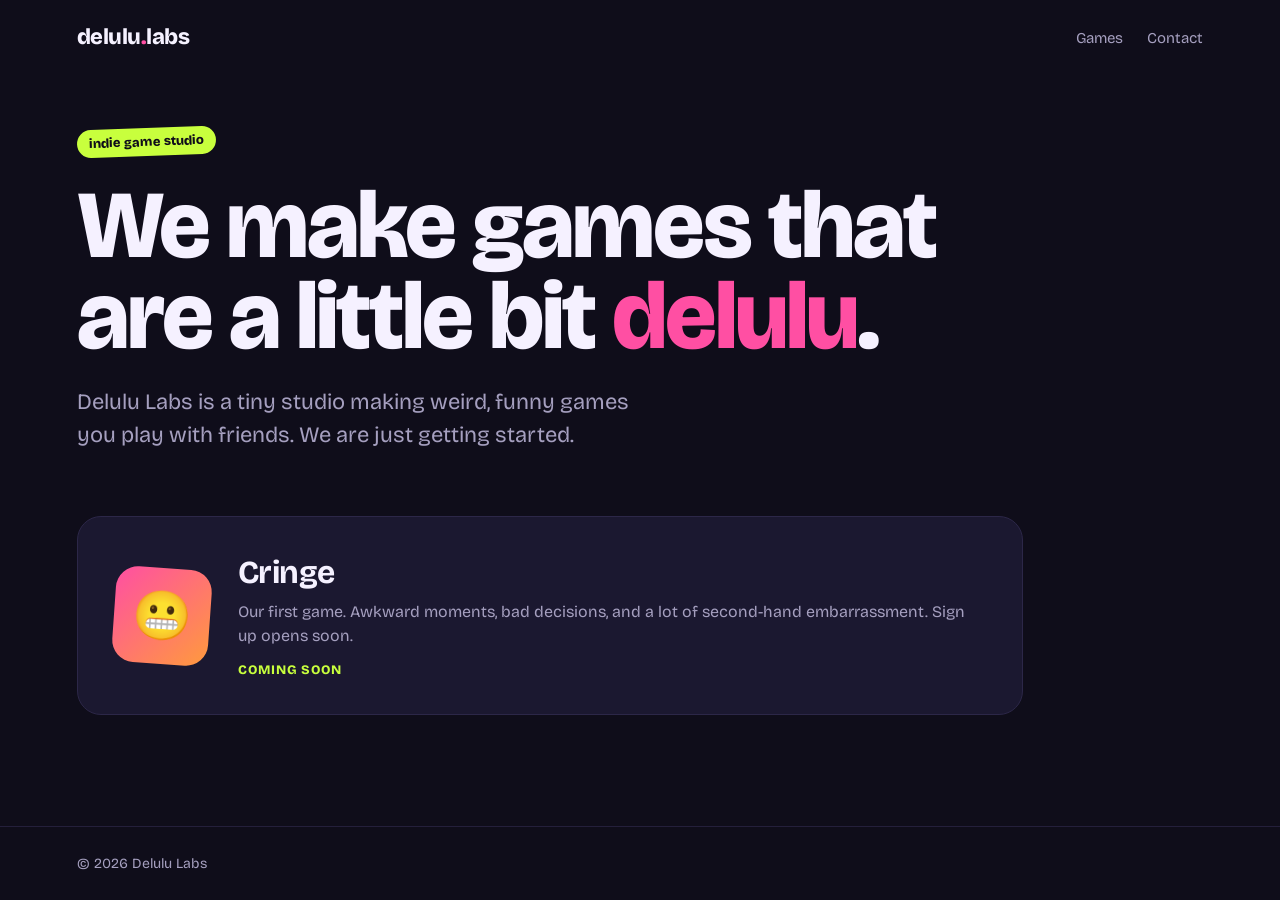
==== index.html @ d7ebee7a "Create index.html" ====
<!DOCTYPE html>
<html lang="en">
<head>
<meta charset="UTF-8">
<meta name="viewport" content="width=device-width, initial-scale=1.0">
<title>Delulu Labs | Indie game studio</title>
<meta name="description" content="Delulu Labs is a small indie game studio. Our first game, Cringe, is on the way.">
<link rel="preconnect" href="https://fonts.googleapis.com">
<link rel="preconnect" href="https://fonts.gstatic.com" crossorigin>
<link href="https://fonts.googleapis.com/css2?family=Bricolage+Grotesque:opsz,wght@12..96,400;12..96,800&display=swap" rel="stylesheet">
<style>
:root{--bg:#0f0d1a;--ink:#f5f1ff;--muted:#a59fbf;--pink:#ff4fa3;--lime:#c8ff3d;--card:#1b1830}
*{box-sizing:border-box;margin:0;padding:0}
body{font-family:"Bricolage Grotesque",system-ui,sans-serif;background:var(--bg);color:var(--ink);min-height:100vh;display:flex;flex-direction:column}
a{color:inherit}
header{display:flex;justify-content:space-between;align-items:center;padding:24px 6vw}
.logo{font-weight:800;font-size:22px;letter-spacing:-0.5px}
.logo span{color:var(--pink)}
nav a{color:var(--muted);text-decoration:none;margin-left:24px;font-size:15px}
nav a:hover{color:var(--ink)}
main{flex:1;padding:6vh 6vw 10vh;max-width:1100px}
.tag{display:inline-block;background:var(--lime);color:var(--bg);font-weight:800;font-size:13px;padding:6px 12px;border-radius:999px;transform:rotate(-2deg)}
h1{font-size:clamp(44px,8vw,96px);line-height:0.95;letter-spacing:-2px;font-weight:800;margin:24px 0}
h1 em{font-style:normal;color:var(--pink)}
.lead{font-size:clamp(18px,2.2vw,22px);color:var(--muted);max-width:560px;line-height:1.5}
.game{margin-top:64px;background:var(--card);border-radius:24px;padding:36px;display:grid;grid-template-columns:auto 1fr;gap:28px;align-items:center;border:1px solid #2c2748}
.icon{width:96px;height:96px;border-radius:22px;background:linear-gradient(135deg,var(--pink),#ff9a3d);display:grid;place-items:center;font-size:48px;transform:rotate(4deg)}
.game h2{font-size:32px;letter-spacing:-0.5px}
.game p{color:var(--muted);margin-top:8px;line-height:1.5}
.soon{display:inline-block;margin-top:14px;font-size:13px;font-weight:800;color:var(--lime);letter-spacing:1px;text-transform:uppercase}
footer{padding:28px 6vw;color:var(--muted);font-size:14px;border-top:1px solid #241f3b}
@media(max-width:560px){.game{grid-template-columns:1fr}nav a{margin-left:14px}}
</style>
</head>
<body>
<header>
<div class="logo">delulu<span>.</span>labs</div>
<nav><a href="#games">Games</a><a href="mailto:hello@delululabs.com">Contact</a></nav>
</header>
<main>
<span class="tag">indie game studio</span>
<h1>We make games that are a little bit <em>delulu</em>.</h1>
<p class="lead">Delulu Labs is a tiny studio making weird, funny games you play with friends. We are just getting started.</p>
<section class="game" id="games">
<div class="icon">😬</div>
<div>
<h2>Cringe</h2>
<p>Our first game. Awkward moments, bad decisions, and a lot of second-hand embarrassment. Sign up opens soon.</p>
<span class="soon">Coming soon</span>
</div>
</section>
</main>
<footer>© 2026 Delulu Labs</footer>
</body>
</html>
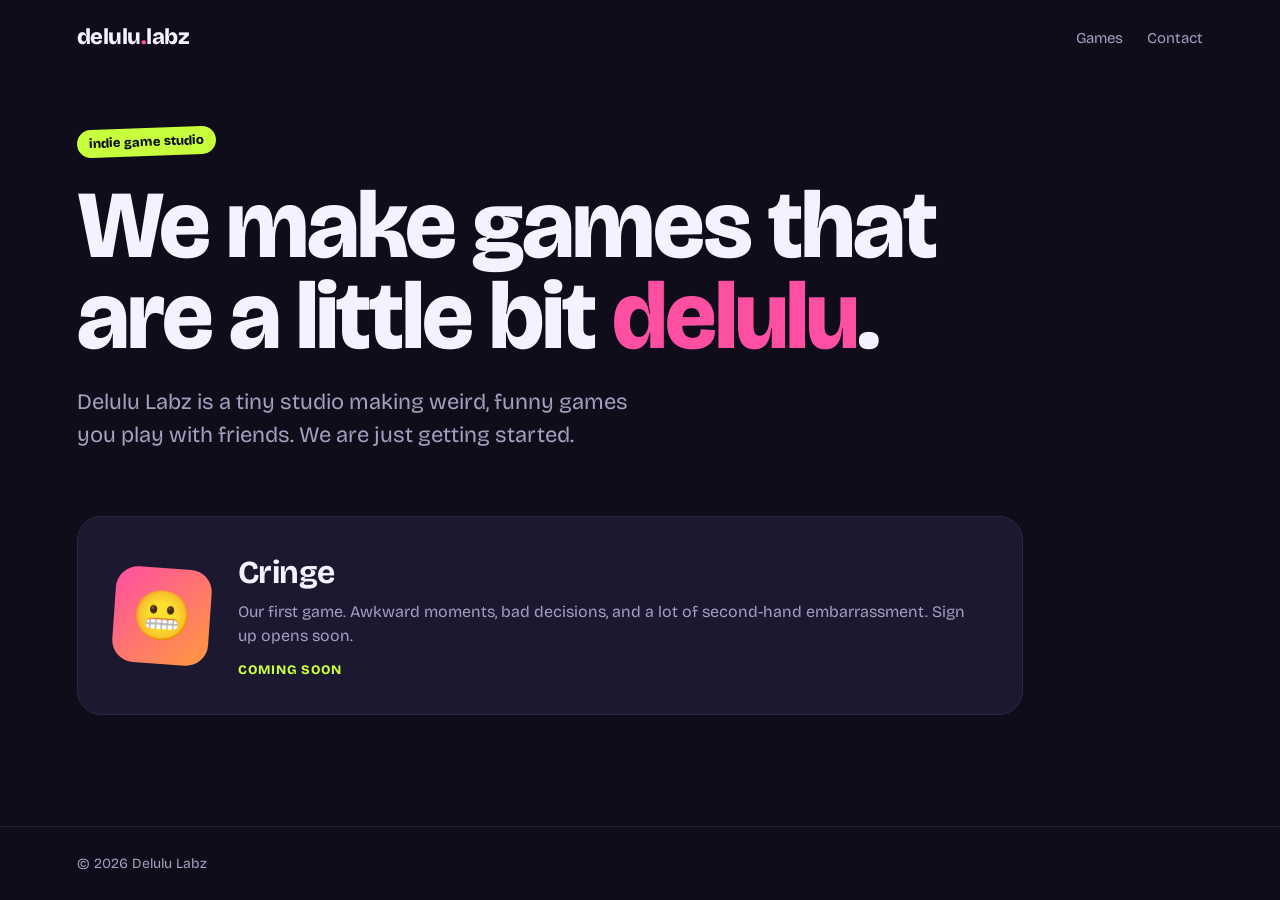
==== commit 95afe3f7: "Update index.html" ====
--- a/index.html
+++ b/index.html
@@ -3,8 +3,8 @@
 <head>
 <meta charset="UTF-8">
 <meta name="viewport" content="width=device-width, initial-scale=1.0">
-<title>Delulu Labs | Indie game studio</title>
-<meta name="description" content="Delulu Labs is a small indie game studio. Our first game, Cringe, is on the way.">
+<title>Delulu Labz | Indie game studio</title>
+<meta name="description" content="Delulu Labz is a small indie game studio. Our first game, Cringe, is on the way.">
 <link rel="preconnect" href="https://fonts.googleapis.com">
 <link rel="preconnect" href="https://fonts.gstatic.com" crossorigin>
 <link href="https://fonts.googleapis.com/css2?family=Bricolage+Grotesque:opsz,wght@12..96,400;12..96,800&display=swap" rel="stylesheet">
@@ -34,13 +34,13 @@
 </head>
 <body>
 <header>
-<div class="logo">delulu<span>.</span>labs</div>
-<nav><a href="#games">Games</a><a href="mailto:hello@delululabs.com">Contact</a></nav>
+<div class="logo">delulu<span>.</span>labz</div>
+<nav><a href="#games">Games</a><a href="mailto:hello@delululabz.com">Contact</a></nav>
 </header>
 <main>
 <span class="tag">indie game studio</span>
 <h1>We make games that are a little bit <em>delulu</em>.</h1>
-<p class="lead">Delulu Labs is a tiny studio making weird, funny games you play with friends. We are just getting started.</p>
+<p class="lead">Delulu Labz is a tiny studio making weird, funny games you play with friends. We are just getting started.</p>
 <section class="game" id="games">
 <div class="icon">😬</div>
 <div>
@@ -50,6 +50,6 @@
 </div>
 </section>
 </main>
-<footer>© 2026 Delulu Labs</footer>
+<footer>© 2026 Delulu Labz</footer>
 </body>
 </html>
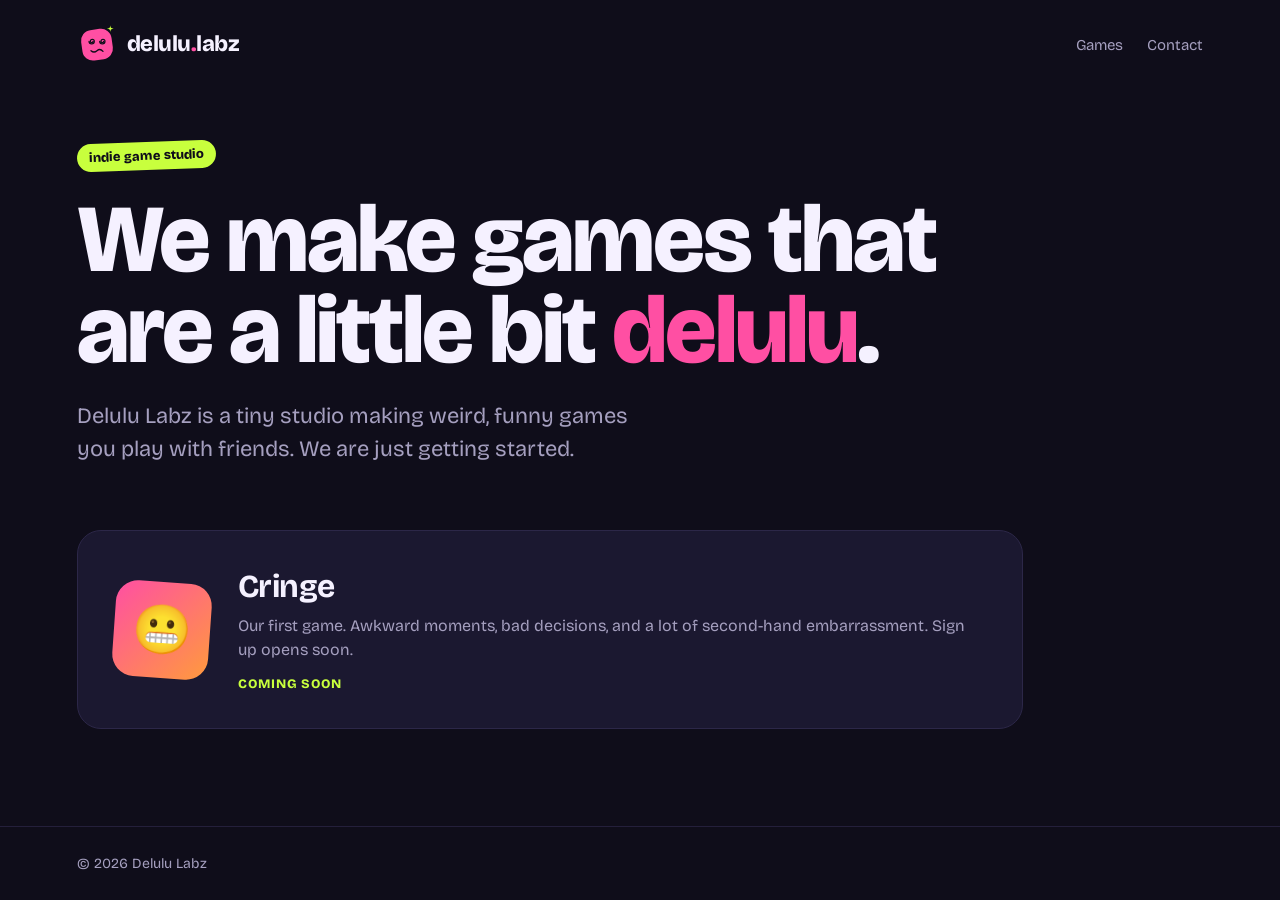
==== commit f0dc9b90: "Add files via upload" ====
--- a/index.html
+++ b/index.html
@@ -4,6 +4,10 @@
 <meta charset="UTF-8">
 <meta name="viewport" content="width=device-width, initial-scale=1.0">
 <title>Delulu Labz | Indie game studio</title>
+<link rel="icon" href="/favicon.svg" type="image/svg+xml">
+<link rel="icon" href="/favicon-32.png" sizes="32x32" type="image/png">
+<link rel="apple-touch-icon" href="/apple-touch-icon.png">
+<meta name="theme-color" content="#0f0d1a">
 <meta name="description" content="Delulu Labz is a small indie game studio. Our first game, Cringe, is on the way.">
 <link rel="preconnect" href="https://fonts.googleapis.com">
 <link rel="preconnect" href="https://fonts.gstatic.com" crossorigin>
@@ -14,8 +18,8 @@
 body{font-family:"Bricolage Grotesque",system-ui,sans-serif;background:var(--bg);color:var(--ink);min-height:100vh;display:flex;flex-direction:column}
 a{color:inherit}
 header{display:flex;justify-content:space-between;align-items:center;padding:24px 6vw}
-.logo{font-weight:800;font-size:22px;letter-spacing:-0.5px}
-.logo span{color:var(--pink)}
+.logo{display:flex;align-items:center;gap:10px;text-decoration:none;font-weight:800;font-size:22px;letter-spacing:-0.5px}
+.logo .name span{color:var(--pink)}
 nav a{color:var(--muted);text-decoration:none;margin-left:24px;font-size:15px}
 nav a:hover{color:var(--ink)}
 main{flex:1;padding:6vh 6vw 10vh;max-width:1100px}
@@ -34,7 +38,7 @@
 </head>
 <body>
 <header>
-<div class="logo">delulu<span>.</span>labz</div>
+<a class="logo" href="/" aria-label="Delulu Labz home"><svg viewBox="0 0 120 120" width="40" height="40" aria-hidden="true"><rect x="14" y="16" width="92" height="92" rx="32" fill="#ff4fa3" transform="rotate(-8 60 62)"></rect><path d="M36 52 a8 8 0 1 0 16 0 a6 6 0 1 0 -12 0 a4 4 0 1 0 8 0" fill="none" stroke="#0f0d1a" stroke-width="3.5" stroke-linecap="round"></path><path d="M68 52 a8 8 0 1 0 16 0 a6 6 0 1 0 -12 0 a4 4 0 1 0 8 0" fill="none" stroke="#0f0d1a" stroke-width="3.5" stroke-linecap="round"></path><path d="M42 80 Q51 88 60 80 Q69 72 78 82" fill="none" stroke="#0f0d1a" stroke-width="4" stroke-linecap="round"></path><path d="M100 4 C101 12 102 13 110 14 C102 15 101 16 100 24 C99 16 98 15 90 14 C98 13 99 12 100 4Z" fill="#c8ff3d"></path></svg><span class="name">delulu<span>.</span>labz</span></a>
 <nav><a href="#games">Games</a><a href="mailto:hello@delululabz.com">Contact</a></nav>
 </header>
 <main>
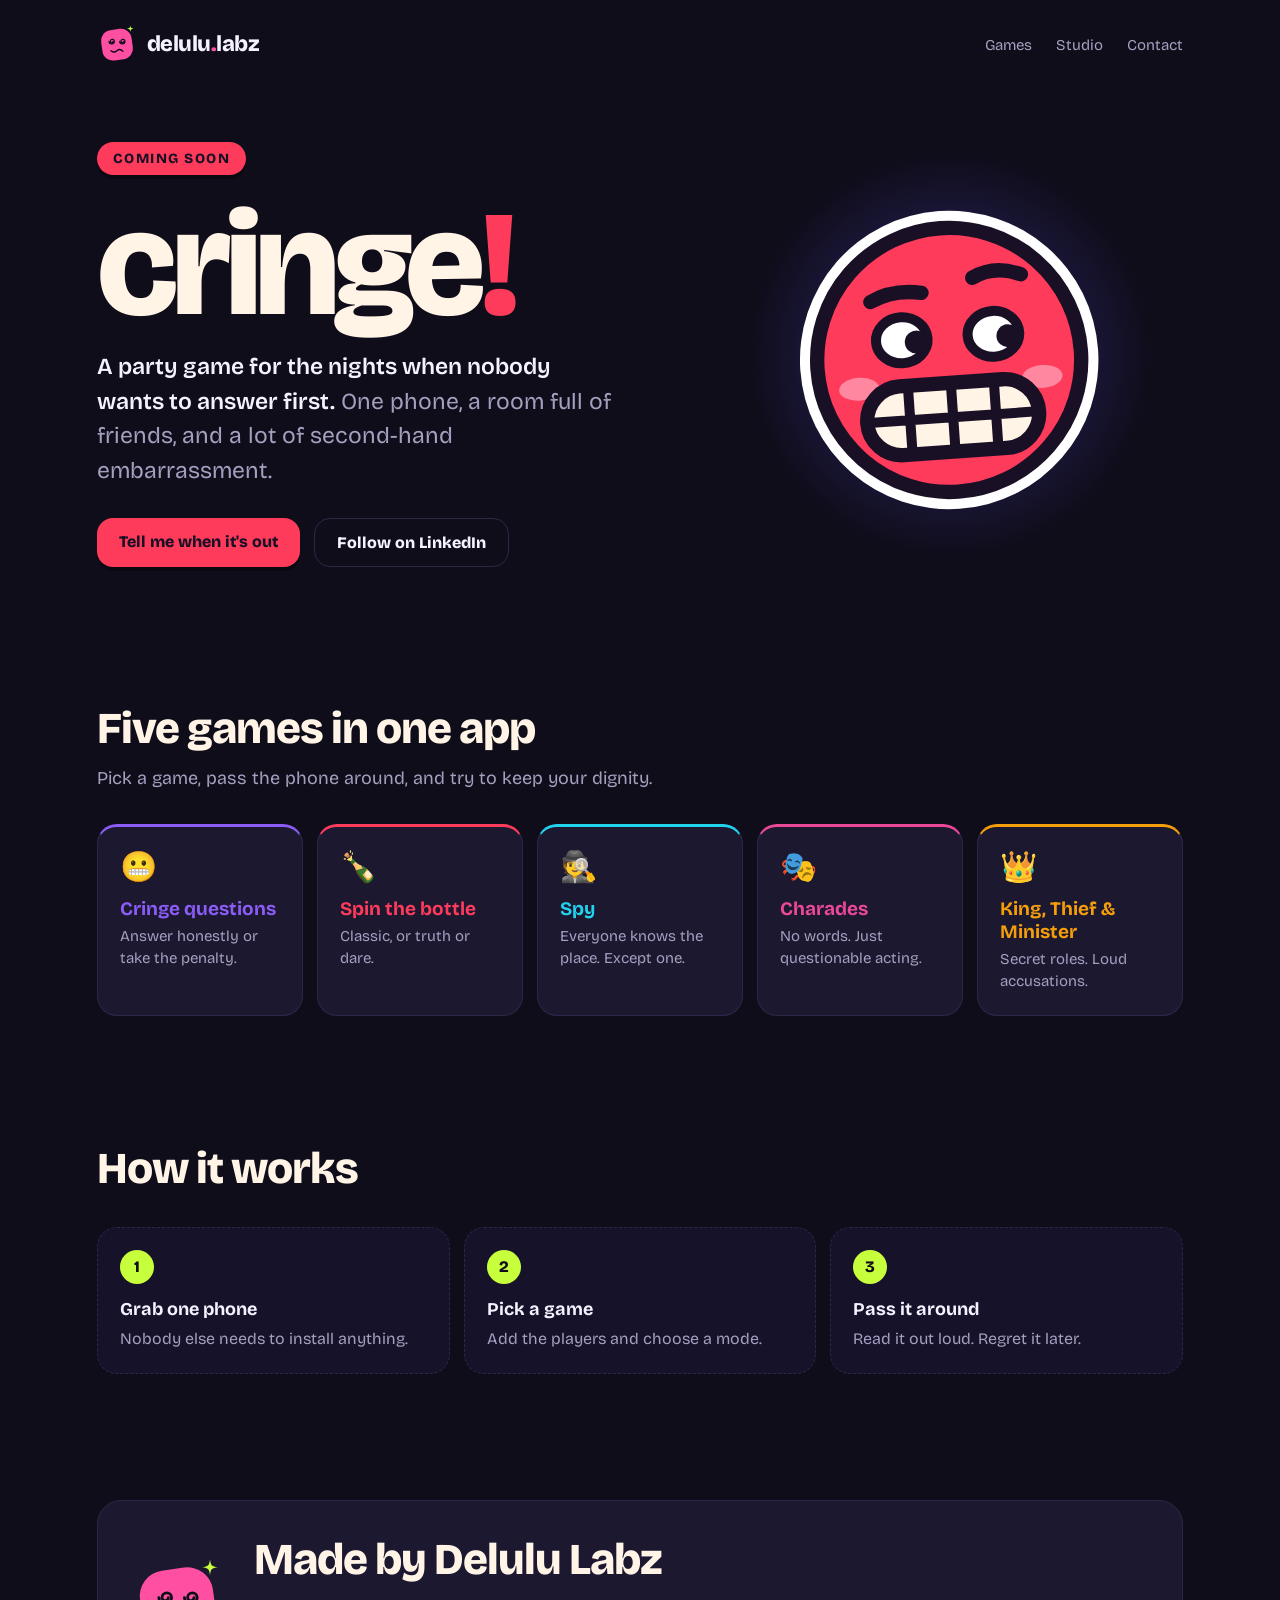
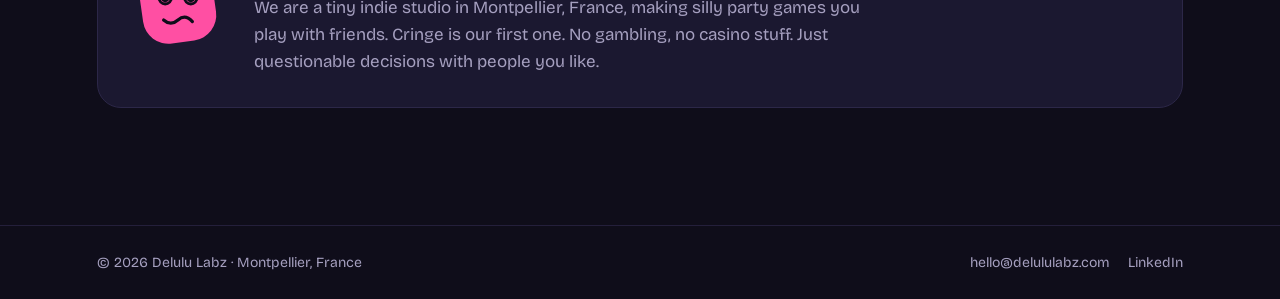
==== commit 6e6db85d: "Make Cringe the focus of the homepage" ====
--- a/index.html
+++ b/index.html
@@ -3,57 +3,116 @@
 <head>
 <meta charset="UTF-8">
 <meta name="viewport" content="width=device-width, initial-scale=1.0">
-<title>Delulu Labz | Indie game studio</title>
+<title>Cringe, a party game by Delulu Labz</title>
 <link rel="icon" href="/favicon.svg" type="image/svg+xml">
 <link rel="icon" href="/favicon-32.png" sizes="32x32" type="image/png">
 <link rel="apple-touch-icon" href="/apple-touch-icon.png">
 <meta name="theme-color" content="#0f0d1a">
-<meta name="description" content="Delulu Labz is a small indie game studio. Our first game, Cringe, is on the way.">
+<meta name="description" content="Cringe is a party game you play on one phone with friends: awkward questions, spin the bottle, spy, charades and more. Coming soon from Delulu Labz, a tiny indie studio in Montpellier.">
+<meta property="og:title" content="Cringe, coming soon">
+<meta property="og:description" content="A party game for nights when nobody wants to answer first.">
+<meta property="og:url" content="https://delululabz.com/">
+<meta name="twitter:card" content="summary">
 <link rel="preconnect" href="https://fonts.googleapis.com">
 <link rel="preconnect" href="https://fonts.gstatic.com" crossorigin>
-<link href="https://fonts.googleapis.com/css2?family=Bricolage+Grotesque:opsz,wght@12..96,400;12..96,800&display=swap" rel="stylesheet">
+<link href="https://fonts.googleapis.com/css2?family=Bricolage+Grotesque:opsz,wght@12..96,400;12..96,600;12..96,800&display=swap" rel="stylesheet">
 <style>
-:root{--bg:#0f0d1a;--ink:#f5f1ff;--muted:#a59fbf;--pink:#ff4fa3;--lime:#c8ff3d;--card:#1b1830}
+:root{--bg:#0f0d1a;--ink:#f5f1ff;--cream:#fff4e6;--muted:#a59fbf;--pink:#ff4fa3;--lime:#c8ff3d;--red:#ff3b5c;--dark:#1a1026;--card:#1b1830;--line:#2c2748}
 *{box-sizing:border-box;margin:0;padding:0}
+html{scroll-behavior:smooth}
 body{font-family:"Bricolage Grotesque",system-ui,sans-serif;background:var(--bg);color:var(--ink);min-height:100vh;display:flex;flex-direction:column}
 a{color:inherit}
-header{display:flex;justify-content:space-between;align-items:center;padding:24px 6vw}
+header{display:flex;justify-content:space-between;align-items:center;padding:24px 6vw;max-width:1240px;width:100%;margin:0 auto}
 .logo{display:flex;align-items:center;gap:10px;text-decoration:none;font-weight:800;font-size:22px;letter-spacing:-0.5px}
 .logo .name span{color:var(--pink)}
 nav a{color:var(--muted);text-decoration:none;margin-left:24px;font-size:15px}
 nav a:hover{color:var(--ink)}
-main{flex:1;padding:6vh 6vw 10vh;max-width:1100px}
-.tag{display:inline-block;background:var(--lime);color:var(--bg);font-weight:800;font-size:13px;padding:6px 12px;border-radius:999px;transform:rotate(-2deg)}
-h1{font-size:clamp(44px,8vw,96px);line-height:0.95;letter-spacing:-2px;font-weight:800;margin:24px 0}
-h1 em{font-style:normal;color:var(--pink)}
-.lead{font-size:clamp(18px,2.2vw,22px);color:var(--muted);max-width:560px;line-height:1.5}
-.game{margin-top:64px;background:var(--card);border-radius:24px;padding:36px;display:grid;grid-template-columns:auto 1fr;gap:28px;align-items:center;border:1px solid #2c2748}
-.icon{width:96px;height:96px;border-radius:22px;background:linear-gradient(135deg,var(--pink),#ff9a3d);display:grid;place-items:center;font-size:48px;transform:rotate(4deg)}
-.game h2{font-size:32px;letter-spacing:-0.5px}
-.game p{color:var(--muted);margin-top:8px;line-height:1.5}
-.soon{display:inline-block;margin-top:14px;font-size:13px;font-weight:800;color:var(--lime);letter-spacing:1px;text-transform:uppercase}
-footer{padding:28px 6vw;color:var(--muted);font-size:14px;border-top:1px solid #241f3b}
-@media(max-width:560px){.game{grid-template-columns:1fr}nav a{margin-left:14px}}
+main{flex:1;width:100%;max-width:1240px;margin:0 auto;padding:0 6vw}
+.hero{display:grid;grid-template-columns:1.1fr 0.9fr;gap:48px;align-items:center;padding:6vh 0 8vh}
+.pill{display:inline-block;background:var(--red);color:var(--dark);font-weight:800;font-size:14px;letter-spacing:1.5px;text-transform:uppercase;padding:8px 16px;border-radius:999px;box-shadow:0 4px 0 rgba(0,0,0,.35)}
+.word{font-size:clamp(72px,12vw,150px);font-weight:800;letter-spacing:-0.04em;line-height:.9;color:var(--cream);margin:22px 0 18px}
+.word span{color:var(--red)}
+.lead{font-size:clamp(18px,2.2vw,23px);color:var(--muted);max-width:520px;line-height:1.5}
+.lead b{color:var(--ink);font-weight:600}
+.glow{justify-self:center;width:min(420px,90%);aspect-ratio:1;display:grid;place-items:center;border-radius:50%;background:radial-gradient(circle,#2f2873 0%,rgba(47,40,115,.5) 35%,rgba(15,13,26,0) 68%)}
+.mark{width:82%;aspect-ratio:1;animation:wob 4s ease-in-out infinite}
+@keyframes wob{0%,100%{transform:rotate(-3deg)}50%{transform:rotate(3deg) translateY(-6px)}}
+@media (prefers-reduced-motion:reduce){.mark{animation:none}}
+.cta{display:flex;gap:14px;flex-wrap:wrap;margin-top:30px}
+.btn{display:inline-block;text-decoration:none;font-weight:800;font-size:16px;padding:14px 22px;border-radius:16px}
+.btn.primary{background:var(--red);color:var(--dark);box-shadow:0 4px 0 rgba(0,0,0,.35)}
+.btn.primary:active{transform:translateY(2px);box-shadow:0 2px 0 rgba(0,0,0,.35)}
+.btn.ghost{border:1px solid var(--line);color:var(--ink)}
+.btn.ghost:hover{border-color:var(--muted)}
+h2{font-size:clamp(30px,4vw,44px);letter-spacing:-1px;font-weight:800;color:var(--cream)}
+.sub{color:var(--muted);margin-top:10px;font-size:18px;line-height:1.5;max-width:620px}
+section{padding:7vh 0}
+.modes{list-style:none;display:grid;grid-template-columns:repeat(auto-fit,minmax(200px,1fr));gap:14px;margin-top:32px}
+.modes li{background:var(--card);border:1px solid var(--line);border-top:3px solid var(--c);border-radius:20px;padding:22px;display:flex;flex-direction:column;gap:6px}
+.modes .e{font-size:30px;margin-bottom:6px}
+.modes b{font-size:19px;color:var(--c)}
+.modes span:last-child{color:var(--muted);font-size:15px;line-height:1.45}
+.how{display:grid;grid-template-columns:repeat(3,1fr);gap:14px;margin-top:32px;counter-reset:s}
+.how div{padding:22px;border-radius:20px;background:#15122a;border:1px dashed var(--line);color:var(--muted);font-size:16px;line-height:1.5}
+.how div::before{counter-increment:s;content:counter(s);display:grid;place-items:center;width:34px;height:34px;border-radius:50%;background:var(--lime);color:var(--bg);font-weight:800;margin-bottom:12px}
+.how b{color:var(--ink);display:block;margin-bottom:4px;font-size:18px}
+.studio{display:grid;grid-template-columns:auto 1fr;gap:28px;align-items:center;background:var(--card);border:1px solid var(--line);border-radius:24px;padding:32px}
+.studio p{color:var(--muted);line-height:1.6;font-size:17px;margin-top:8px;max-width:640px}
+footer{border-top:1px solid #241f3b;margin-top:6vh}
+.foot{max-width:1240px;margin:0 auto;padding:28px 6vw;display:flex;justify-content:space-between;flex-wrap:wrap;gap:12px;color:var(--muted);font-size:14px}
+.foot a{text-decoration:none;margin-left:18px}
+.foot a:hover{color:var(--ink)}
+@media(max-width:820px){.hero{grid-template-columns:1fr;text-align:left}.glow{order:-1;width:240px;justify-self:start}.how{grid-template-columns:1fr}}
+@media(max-width:560px){.studio{grid-template-columns:1fr}nav a{margin-left:14px}.foot a{margin:0 14px 0 0}}
 </style>
 </head>
 <body>
 <header>
 <a class="logo" href="/" aria-label="Delulu Labz home"><svg viewBox="0 0 120 120" width="40" height="40" aria-hidden="true"><rect x="14" y="16" width="92" height="92" rx="32" fill="#ff4fa3" transform="rotate(-8 60 62)"></rect><path d="M36 52 a8 8 0 1 0 16 0 a6 6 0 1 0 -12 0 a4 4 0 1 0 8 0" fill="none" stroke="#0f0d1a" stroke-width="3.5" stroke-linecap="round"></path><path d="M68 52 a8 8 0 1 0 16 0 a6 6 0 1 0 -12 0 a4 4 0 1 0 8 0" fill="none" stroke="#0f0d1a" stroke-width="3.5" stroke-linecap="round"></path><path d="M42 80 Q51 88 60 80 Q69 72 78 82" fill="none" stroke="#0f0d1a" stroke-width="4" stroke-linecap="round"></path><path d="M100 4 C101 12 102 13 110 14 C102 15 101 16 100 24 C99 16 98 15 90 14 C98 13 99 12 100 4Z" fill="#c8ff3d"></path></svg><span class="name">delulu<span>.</span>labz</span></a>
-<nav><a href="#games">Games</a><a href="mailto:hello@delululabz.com">Contact</a></nav>
+<nav><a href="#games">Games</a><a href="#studio">Studio</a><a href="mailto:hello@delululabz.com">Contact</a></nav>
 </header>
 <main>
-<span class="tag">indie game studio</span>
-<h1>We make games that are a little bit <em>delulu</em>.</h1>
-<p class="lead">Delulu Labz is a tiny studio making weird, funny games you play with friends. We are just getting started.</p>
-<section class="game" id="games">
-<div class="icon">😬</div>
+<section class="hero" aria-labelledby="t">
 <div>
-<h2>Cringe</h2>
-<p>Our first game. Awkward moments, bad decisions, and a lot of second-hand embarrassment. Sign up opens soon.</p>
-<span class="soon">Coming soon</span>
+<span class="pill">Coming soon</span>
+<h1 class="word" id="t">cringe<span>!</span></h1>
+<p class="lead"><b>A party game for the nights when nobody wants to answer first.</b> One phone, a room full of friends, and a lot of second-hand embarrassment.</p>
+<div class="cta">
+<a class="btn primary" href="mailto:hello@delululabz.com?subject=Tell%20me%20when%20Cringe%20is%20out">Tell me when it's out</a>
+<a class="btn ghost" href="https://www.linkedin.com/company/delululabz" target="_blank" rel="noopener">Follow on LinkedIn</a>
+</div>
+</div>
+<div class="glow"><svg class="mark" viewBox="0 0 120 120" role="img" aria-label="Cringe logo: a red face with gritted teeth, looking sideways"><g transform="rotate(-4 60 62)"><circle cx="60" cy="62" r="52" fill="#ffffff"></circle><circle cx="60" cy="62" r="46" fill="#FF3B5C" stroke="#1A1026" stroke-width="5"></circle><ellipse cx="28" cy="70" rx="7" ry="4" fill="#FF8FA8" opacity=".9"></ellipse><ellipse cx="92" cy="70" rx="7" ry="4" fill="#FF8FA8" opacity=".9"></ellipse><ellipse cx="44" cy="54" rx="9" ry="8" fill="#fff" stroke="#1A1026" stroke-width="3.5"></ellipse><circle cx="49" cy="55" r="4" fill="#1A1026"></circle><ellipse cx="76" cy="54" rx="9" ry="8" fill="#fff" stroke="#1A1026" stroke-width="3.5"></ellipse><circle cx="81" cy="55" r="4" fill="#1A1026"></circle><path d="M34 40 Q42 36 52 38 M70 34 Q78 30 87 34" fill="none" stroke="#1A1026" stroke-width="5" stroke-linecap="round"></path><rect x="30" y="70" width="60" height="24" rx="12" fill="#FFF4E6" stroke="#1A1026" stroke-width="5"></rect><path d="M32 82 H88 M45 72 V92 M60 72 V92 M75 72 V92" stroke="#1A1026" stroke-width="3.5"></path></g></svg></div>
+</section>
+
+<section id="games" aria-labelledby="g">
+<h2 id="g">Five games in one app</h2>
+<p class="sub">Pick a game, pass the phone around, and try to keep your dignity.</p>
+<ul class="modes"><li style="--c:#8B5CF6"><span class="e" aria-hidden="true">😬</span><b>Cringe questions</b><span>Answer honestly or take the penalty.</span></li><li style="--c:#FF3B5C"><span class="e" aria-hidden="true">🍾</span><b>Spin the bottle</b><span>Classic, or truth or dare.</span></li><li style="--c:#22D3EE"><span class="e" aria-hidden="true">🕵️</span><b>Spy</b><span>Everyone knows the place. Except one.</span></li><li style="--c:#EC4899"><span class="e" aria-hidden="true">🎭</span><b>Charades</b><span>No words. Just questionable acting.</span></li><li style="--c:#F59E0B"><span class="e" aria-hidden="true">👑</span><b>King, Thief & Minister</b><span>Secret roles. Loud accusations.</span></li></ul>
+</section>
+
+<section aria-labelledby="h">
+<h2 id="h">How it works</h2>
+<div class="how">
+<div><b>Grab one phone</b>Nobody else needs to install anything.</div>
+<div><b>Pick a game</b>Add the players and choose a mode.</div>
+<div><b>Pass it around</b>Read it out loud. Regret it later.</div>
+</div>
+</section>
+
+<section id="studio" aria-labelledby="s">
+<div class="studio">
+<svg viewBox="0 0 120 120" width="96" height="96" aria-hidden="true"><rect x="14" y="16" width="92" height="92" rx="32" fill="#ff4fa3" transform="rotate(-8 60 62)"></rect><path d="M36 52 a8 8 0 1 0 16 0 a6 6 0 1 0 -12 0 a4 4 0 1 0 8 0" fill="none" stroke="#0f0d1a" stroke-width="3.5" stroke-linecap="round"></path><path d="M68 52 a8 8 0 1 0 16 0 a6 6 0 1 0 -12 0 a4 4 0 1 0 8 0" fill="none" stroke="#0f0d1a" stroke-width="3.5" stroke-linecap="round"></path><path d="M42 80 Q51 88 60 80 Q69 72 78 82" fill="none" stroke="#0f0d1a" stroke-width="4" stroke-linecap="round"></path><path d="M100 4 C101 12 102 13 110 14 C102 15 101 16 100 24 C99 16 98 15 90 14 C98 13 99 12 100 4Z" fill="#c8ff3d"></path></svg>
+<div>
+<h2 id="s">Made by Delulu Labz</h2>
+<p>We are a tiny indie studio in Montpellier, France, making silly party games you play with friends. Cringe is our first one. No gambling, no casino stuff. Just questionable decisions with people you like.</p>
+</div>
 </div>
 </section>
 </main>
-<footer>© 2026 Delulu Labz</footer>
+<footer><div class="foot">
+<span>© 2026 Delulu Labz · Montpellier, France</span>
+<span><a href="mailto:hello@delululabz.com">hello@delululabz.com</a><a href="https://www.linkedin.com/company/delululabz" target="_blank" rel="noopener">LinkedIn</a></span>
+</div></footer>
 </body>
 </html>
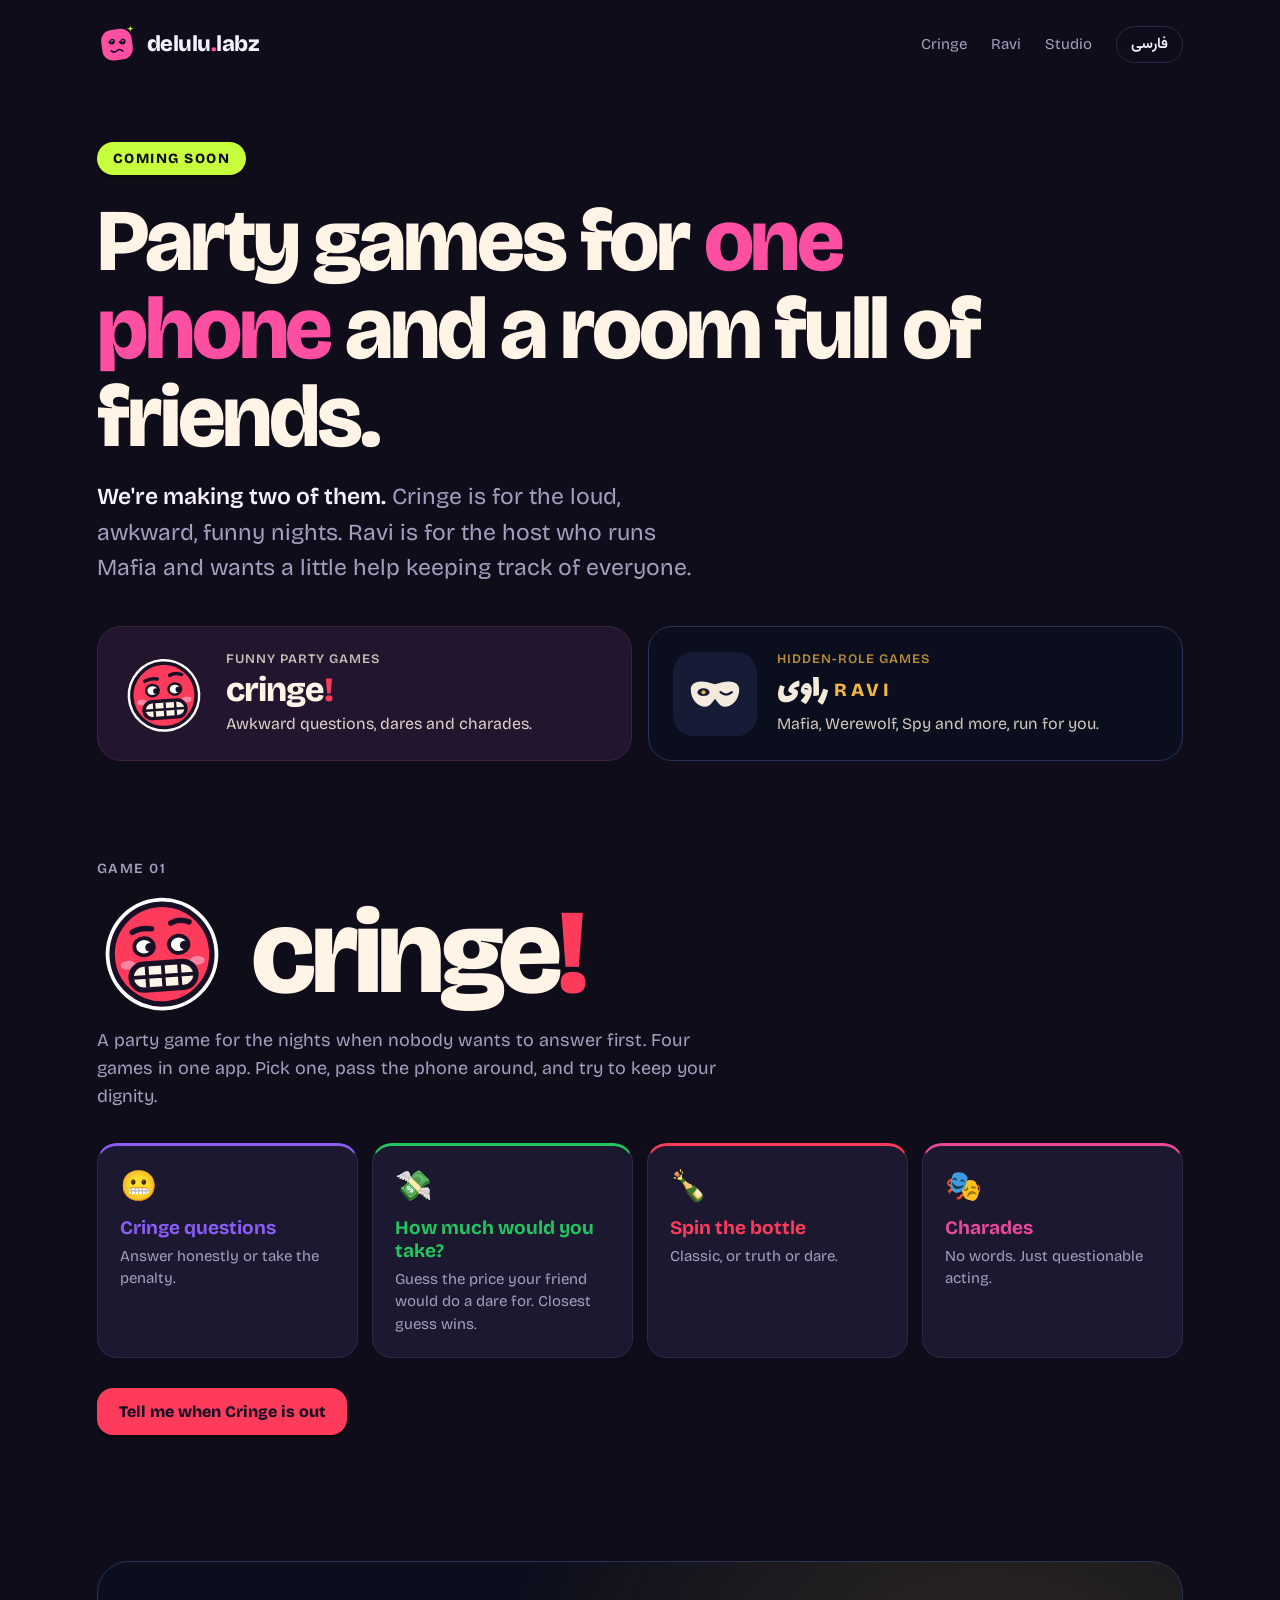
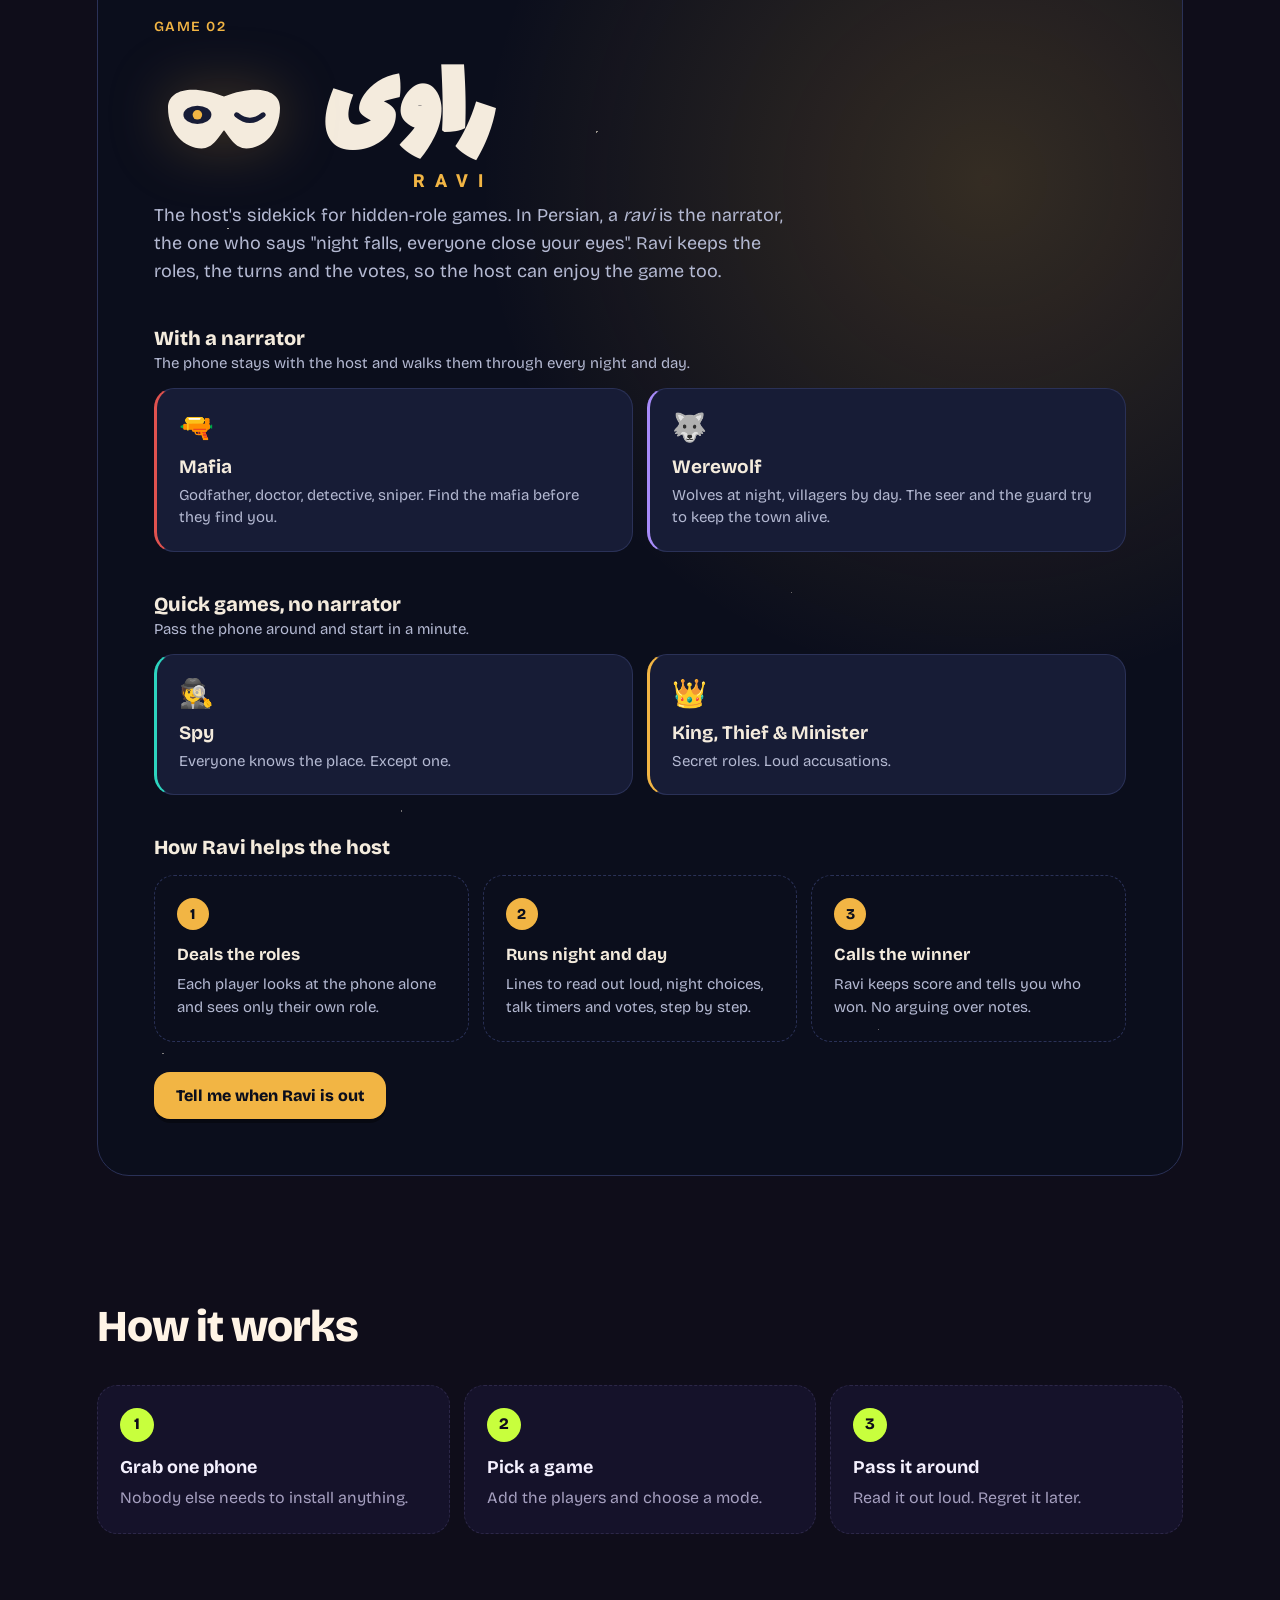
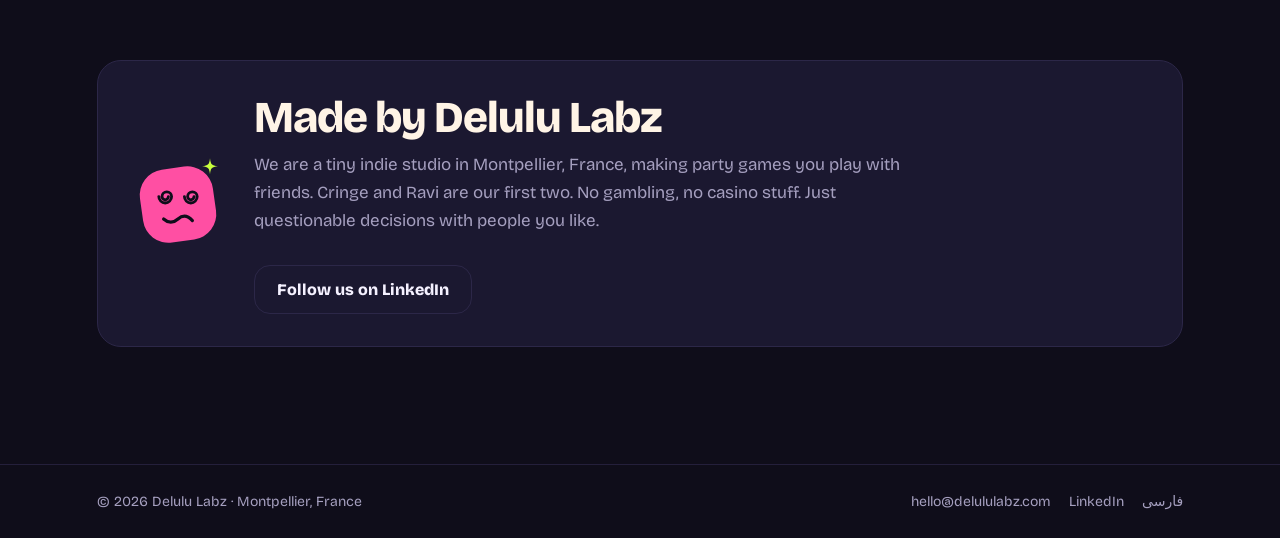
==== commit f3db7908: "Make the site bilingual (English default, Persian at /fa/) and add Ravi Co-Authored-By: Claude Opus " ====
--- a/index.html
+++ b/index.html
@@ -1,94 +1,79 @@
 <!DOCTYPE html>
-<html lang="en">
+<html lang="en" dir="ltr">
 <head>
 <meta charset="UTF-8">
 <meta name="viewport" content="width=device-width, initial-scale=1.0">
-<title>Cringe, a party game by Delulu Labz</title>
+<title>Delulu Labz: Cringe and Ravi, party games for one phone</title>
 <link rel="icon" href="/favicon.svg" type="image/svg+xml">
 <link rel="icon" href="/favicon-32.png" sizes="32x32" type="image/png">
 <link rel="apple-touch-icon" href="/apple-touch-icon.png">
 <meta name="theme-color" content="#0f0d1a">
-<meta name="description" content="Cringe is a party game you play on one phone with friends: awkward questions, spin the bottle, spy, charades and more. Coming soon from Delulu Labz, a tiny indie studio in Montpellier.">
-<meta property="og:title" content="Cringe, coming soon">
-<meta property="og:description" content="A party game for nights when nobody wants to answer first.">
+<meta name="description" content="Delulu Labz is a tiny indie studio in Montpellier making party games you play on one phone. Cringe is for awkward, funny nights. Ravi helps the host run Mafia, Werewolf, Spy and King, Thief &amp; Minister. Both coming soon.">
+<link rel="canonical" href="https://delululabz.com/">
+<link rel="alternate" hreflang="en" href="https://delululabz.com/">
+<link rel="alternate" hreflang="fa" href="https://delululabz.com/fa/">
+<link rel="alternate" hreflang="x-default" href="https://delululabz.com/">
+<meta property="og:title" content="Delulu Labz: Cringe and Ravi, coming soon">
+<meta property="og:description" content="Two party games you play on one phone with friends.">
 <meta property="og:url" content="https://delululabz.com/">
+<meta property="og:locale" content="en_US">
+<meta property="og:locale:alternate" content="fa_IR">
 <meta name="twitter:card" content="summary">
 <link rel="preconnect" href="https://fonts.googleapis.com">
 <link rel="preconnect" href="https://fonts.gstatic.com" crossorigin>
-<link href="https://fonts.googleapis.com/css2?family=Bricolage+Grotesque:opsz,wght@12..96,400;12..96,600;12..96,800&display=swap" rel="stylesheet">
-<style>
-:root{--bg:#0f0d1a;--ink:#f5f1ff;--cream:#fff4e6;--muted:#a59fbf;--pink:#ff4fa3;--lime:#c8ff3d;--red:#ff3b5c;--dark:#1a1026;--card:#1b1830;--line:#2c2748}
-*{box-sizing:border-box;margin:0;padding:0}
-html{scroll-behavior:smooth}
-body{font-family:"Bricolage Grotesque",system-ui,sans-serif;background:var(--bg);color:var(--ink);min-height:100vh;display:flex;flex-direction:column}
-a{color:inherit}
-header{display:flex;justify-content:space-between;align-items:center;padding:24px 6vw;max-width:1240px;width:100%;margin:0 auto}
-.logo{display:flex;align-items:center;gap:10px;text-decoration:none;font-weight:800;font-size:22px;letter-spacing:-0.5px}
-.logo .name span{color:var(--pink)}
-nav a{color:var(--muted);text-decoration:none;margin-left:24px;font-size:15px}
-nav a:hover{color:var(--ink)}
-main{flex:1;width:100%;max-width:1240px;margin:0 auto;padding:0 6vw}
-.hero{display:grid;grid-template-columns:1.1fr 0.9fr;gap:48px;align-items:center;padding:6vh 0 8vh}
-.pill{display:inline-block;background:var(--red);color:var(--dark);font-weight:800;font-size:14px;letter-spacing:1.5px;text-transform:uppercase;padding:8px 16px;border-radius:999px;box-shadow:0 4px 0 rgba(0,0,0,.35)}
-.word{font-size:clamp(72px,12vw,150px);font-weight:800;letter-spacing:-0.04em;line-height:.9;color:var(--cream);margin:22px 0 18px}
-.word span{color:var(--red)}
-.lead{font-size:clamp(18px,2.2vw,23px);color:var(--muted);max-width:520px;line-height:1.5}
-.lead b{color:var(--ink);font-weight:600}
-.glow{justify-self:center;width:min(420px,90%);aspect-ratio:1;display:grid;place-items:center;border-radius:50%;background:radial-gradient(circle,#2f2873 0%,rgba(47,40,115,.5) 35%,rgba(15,13,26,0) 68%)}
-.mark{width:82%;aspect-ratio:1;animation:wob 4s ease-in-out infinite}
-@keyframes wob{0%,100%{transform:rotate(-3deg)}50%{transform:rotate(3deg) translateY(-6px)}}
-@media (prefers-reduced-motion:reduce){.mark{animation:none}}
-.cta{display:flex;gap:14px;flex-wrap:wrap;margin-top:30px}
-.btn{display:inline-block;text-decoration:none;font-weight:800;font-size:16px;padding:14px 22px;border-radius:16px}
-.btn.primary{background:var(--red);color:var(--dark);box-shadow:0 4px 0 rgba(0,0,0,.35)}
-.btn.primary:active{transform:translateY(2px);box-shadow:0 2px 0 rgba(0,0,0,.35)}
-.btn.ghost{border:1px solid var(--line);color:var(--ink)}
-.btn.ghost:hover{border-color:var(--muted)}
-h2{font-size:clamp(30px,4vw,44px);letter-spacing:-1px;font-weight:800;color:var(--cream)}
-.sub{color:var(--muted);margin-top:10px;font-size:18px;line-height:1.5;max-width:620px}
-section{padding:7vh 0}
-.modes{list-style:none;display:grid;grid-template-columns:repeat(auto-fit,minmax(200px,1fr));gap:14px;margin-top:32px}
-.modes li{background:var(--card);border:1px solid var(--line);border-top:3px solid var(--c);border-radius:20px;padding:22px;display:flex;flex-direction:column;gap:6px}
-.modes .e{font-size:30px;margin-bottom:6px}
-.modes b{font-size:19px;color:var(--c)}
-.modes span:last-child{color:var(--muted);font-size:15px;line-height:1.45}
-.how{display:grid;grid-template-columns:repeat(3,1fr);gap:14px;margin-top:32px;counter-reset:s}
-.how div{padding:22px;border-radius:20px;background:#15122a;border:1px dashed var(--line);color:var(--muted);font-size:16px;line-height:1.5}
-.how div::before{counter-increment:s;content:counter(s);display:grid;place-items:center;width:34px;height:34px;border-radius:50%;background:var(--lime);color:var(--bg);font-weight:800;margin-bottom:12px}
-.how b{color:var(--ink);display:block;margin-bottom:4px;font-size:18px}
-.studio{display:grid;grid-template-columns:auto 1fr;gap:28px;align-items:center;background:var(--card);border:1px solid var(--line);border-radius:24px;padding:32px}
-.studio p{color:var(--muted);line-height:1.6;font-size:17px;margin-top:8px;max-width:640px}
-footer{border-top:1px solid #241f3b;margin-top:6vh}
-.foot{max-width:1240px;margin:0 auto;padding:28px 6vw;display:flex;justify-content:space-between;flex-wrap:wrap;gap:12px;color:var(--muted);font-size:14px}
-.foot a{text-decoration:none;margin-left:18px}
-.foot a:hover{color:var(--ink)}
-@media(max-width:820px){.hero{grid-template-columns:1fr;text-align:left}.glow{order:-1;width:240px;justify-self:start}.how{grid-template-columns:1fr}}
-@media(max-width:560px){.studio{grid-template-columns:1fr}nav a{margin-left:14px}.foot a{margin:0 14px 0 0}}
-</style>
+<link href="https://fonts.googleapis.com/css2?family=Bricolage+Grotesque:opsz,wght@12..96,400;12..96,600;12..96,800&family=Lalezar&family=Vazirmatn:wght@400;600;800&display=swap" rel="stylesheet">
+<link rel="stylesheet" href="style.css">
 </head>
 <body>
 <header>
-<a class="logo" href="/" aria-label="Delulu Labz home"><svg viewBox="0 0 120 120" width="40" height="40" aria-hidden="true"><rect x="14" y="16" width="92" height="92" rx="32" fill="#ff4fa3" transform="rotate(-8 60 62)"></rect><path d="M36 52 a8 8 0 1 0 16 0 a6 6 0 1 0 -12 0 a4 4 0 1 0 8 0" fill="none" stroke="#0f0d1a" stroke-width="3.5" stroke-linecap="round"></path><path d="M68 52 a8 8 0 1 0 16 0 a6 6 0 1 0 -12 0 a4 4 0 1 0 8 0" fill="none" stroke="#0f0d1a" stroke-width="3.5" stroke-linecap="round"></path><path d="M42 80 Q51 88 60 80 Q69 72 78 82" fill="none" stroke="#0f0d1a" stroke-width="4" stroke-linecap="round"></path><path d="M100 4 C101 12 102 13 110 14 C102 15 101 16 100 24 C99 16 98 15 90 14 C98 13 99 12 100 4Z" fill="#c8ff3d"></path></svg><span class="name">delulu<span>.</span>labz</span></a>
-<nav><a href="#games">Games</a><a href="#studio">Studio</a><a href="mailto:hello@delululabz.com">Contact</a></nav>
+<a class="logo" href="./" aria-label="Delulu Labz home"><svg viewBox="0 0 120 120" width="40" height="40" aria-hidden="true"><rect x="14" y="16" width="92" height="92" rx="32" fill="#ff4fa3" transform="rotate(-8 60 62)"></rect><path d="M36 52 a8 8 0 1 0 16 0 a6 6 0 1 0 -12 0 a4 4 0 1 0 8 0" fill="none" stroke="#0f0d1a" stroke-width="3.5" stroke-linecap="round"></path><path d="M68 52 a8 8 0 1 0 16 0 a6 6 0 1 0 -12 0 a4 4 0 1 0 8 0" fill="none" stroke="#0f0d1a" stroke-width="3.5" stroke-linecap="round"></path><path d="M42 80 Q51 88 60 80 Q69 72 78 82" fill="none" stroke="#0f0d1a" stroke-width="4" stroke-linecap="round"></path><path d="M100 4 C101 12 102 13 110 14 C102 15 101 16 100 24 C99 16 98 15 90 14 C98 13 99 12 100 4Z" fill="#c8ff3d"></path></svg><span class="name">delulu<span>.</span>labz</span></a>
+<nav><a href="#cringe">Cringe</a><a href="#ravi">Ravi</a><a href="#studio">Studio</a><a class="lang" href="fa/" lang="fa" hreflang="fa">فارسی</a></nav>
 </header>
 <main>
 <section class="hero" aria-labelledby="t">
-<div>
 <span class="pill">Coming soon</span>
-<h1 class="word" id="t">cringe<span>!</span></h1>
-<p class="lead"><b>A party game for the nights when nobody wants to answer first.</b> One phone, a room full of friends, and a lot of second-hand embarrassment.</p>
-<div class="cta">
-<a class="btn primary" href="mailto:hello@delululabz.com?subject=Tell%20me%20when%20Cringe%20is%20out">Tell me when it's out</a>
-<a class="btn ghost" href="https://www.linkedin.com/company/delululabz" target="_blank" rel="noopener">Follow on LinkedIn</a>
+<h1 id="t">Party games for <em>one phone</em> and a room full of friends.</h1>
+<p class="lead"><b>We're making two of them.</b> Cringe is for the loud, awkward, funny nights. Ravi is for the host who runs Mafia and wants a little help keeping track of everyone.</p>
+<div class="pair">
+<a class="tile c" href="#cringe"><svg viewBox="0 0 120 120" width="84" height="84" aria-hidden="true"><g transform="rotate(-4 60 62)"><circle cx="60" cy="62" r="52" fill="#ffffff"></circle><circle cx="60" cy="62" r="46" fill="#FF3B5C" stroke="#1A1026" stroke-width="5"></circle><ellipse cx="28" cy="70" rx="7" ry="4" fill="#FF8FA8" opacity=".9"></ellipse><ellipse cx="92" cy="70" rx="7" ry="4" fill="#FF8FA8" opacity=".9"></ellipse><ellipse cx="44" cy="54" rx="9" ry="8" fill="#fff" stroke="#1A1026" stroke-width="3.5"></ellipse><circle cx="49" cy="55" r="4" fill="#1A1026"></circle><ellipse cx="76" cy="54" rx="9" ry="8" fill="#fff" stroke="#1A1026" stroke-width="3.5"></ellipse><circle cx="81" cy="55" r="4" fill="#1A1026"></circle><path d="M34 40 Q42 36 52 38 M70 34 Q78 30 87 34" fill="none" stroke="#1A1026" stroke-width="5" stroke-linecap="round"></path><rect x="30" y="70" width="60" height="24" rx="12" fill="#FFF4E6" stroke="#1A1026" stroke-width="5"></rect><path d="M32 82 H88 M45 72 V92 M60 72 V92 M75 72 V92" stroke="#1A1026" stroke-width="3.5"></path></g></svg><span class="t"><span class="k">Funny party games</span><span class="n">cringe<span>!</span></span><span class="d">Awkward questions, dares and charades.</span></span></a>
+<a class="tile r" href="#ravi"><svg viewBox="0 0 100 100" width="84" height="84" aria-hidden="true"><rect width="100" height="100" rx="24" fill="#171C36"></rect><g transform="translate(14 14) scale(.72)"><path d="M10 42 C10 29 27 25 50 34 C73 25 90 29 90 42 C90 60 78 71 66 71 C58 71 54 63 50 58 C46 63 42 71 34 71 C22 71 10 60 10 42 Z" fill="#F4EBDD"></path><ellipse cx="31" cy="47" rx="10" ry="6.5" fill="#171C36"></ellipse><circle cx="31" cy="47" r="3.4" fill="#F2B544"></circle><path d="M59 47 Q68.5 55 78 47" stroke="#171C36" stroke-width="3.6" fill="none" stroke-linecap="round"></path></g></svg><span class="t"><span class="k">Hidden-role games</span><span class="n">راوی <span class="en" style="font-size:.55em;font-weight:800;letter-spacing:4px;color:var(--gold)">RAVI</span></span><span class="d">Mafia, Werewolf, Spy and more, run for you.</span></span></a>
 </div>
-</div>
-<div class="glow"><svg class="mark" viewBox="0 0 120 120" role="img" aria-label="Cringe logo: a red face with gritted teeth, looking sideways"><g transform="rotate(-4 60 62)"><circle cx="60" cy="62" r="52" fill="#ffffff"></circle><circle cx="60" cy="62" r="46" fill="#FF3B5C" stroke="#1A1026" stroke-width="5"></circle><ellipse cx="28" cy="70" rx="7" ry="4" fill="#FF8FA8" opacity=".9"></ellipse><ellipse cx="92" cy="70" rx="7" ry="4" fill="#FF8FA8" opacity=".9"></ellipse><ellipse cx="44" cy="54" rx="9" ry="8" fill="#fff" stroke="#1A1026" stroke-width="3.5"></ellipse><circle cx="49" cy="55" r="4" fill="#1A1026"></circle><ellipse cx="76" cy="54" rx="9" ry="8" fill="#fff" stroke="#1A1026" stroke-width="3.5"></ellipse><circle cx="81" cy="55" r="4" fill="#1A1026"></circle><path d="M34 40 Q42 36 52 38 M70 34 Q78 30 87 34" fill="none" stroke="#1A1026" stroke-width="5" stroke-linecap="round"></path><rect x="30" y="70" width="60" height="24" rx="12" fill="#FFF4E6" stroke="#1A1026" stroke-width="5"></rect><path d="M32 82 H88 M45 72 V92 M60 72 V92 M75 72 V92" stroke="#1A1026" stroke-width="3.5"></path></g></svg></div>
 </section>
 
-<section id="games" aria-labelledby="g">
-<h2 id="g">Five games in one app</h2>
-<p class="sub">Pick a game, pass the phone around, and try to keep your dignity.</p>
-<ul class="modes"><li style="--c:#8B5CF6"><span class="e" aria-hidden="true">😬</span><b>Cringe questions</b><span>Answer honestly or take the penalty.</span></li><li style="--c:#FF3B5C"><span class="e" aria-hidden="true">🍾</span><b>Spin the bottle</b><span>Classic, or truth or dare.</span></li><li style="--c:#22D3EE"><span class="e" aria-hidden="true">🕵️</span><b>Spy</b><span>Everyone knows the place. Except one.</span></li><li style="--c:#EC4899"><span class="e" aria-hidden="true">🎭</span><b>Charades</b><span>No words. Just questionable acting.</span></li><li style="--c:#F59E0B"><span class="e" aria-hidden="true">👑</span><b>King, Thief & Minister</b><span>Secret roles. Loud accusations.</span></li></ul>
+<section id="cringe" aria-labelledby="g">
+<p class="kicker">Game 01</p>
+<div class="game-head">
+<svg class="cmark" viewBox="0 0 120 120" role="img" aria-label="Cringe logo: a red face with gritted teeth, looking sideways"><g transform="rotate(-4 60 62)"><circle cx="60" cy="62" r="52" fill="#ffffff"></circle><circle cx="60" cy="62" r="46" fill="#FF3B5C" stroke="#1A1026" stroke-width="5"></circle><ellipse cx="28" cy="70" rx="7" ry="4" fill="#FF8FA8" opacity=".9"></ellipse><ellipse cx="92" cy="70" rx="7" ry="4" fill="#FF8FA8" opacity=".9"></ellipse><ellipse cx="44" cy="54" rx="9" ry="8" fill="#fff" stroke="#1A1026" stroke-width="3.5"></ellipse><circle cx="49" cy="55" r="4" fill="#1A1026"></circle><ellipse cx="76" cy="54" rx="9" ry="8" fill="#fff" stroke="#1A1026" stroke-width="3.5"></ellipse><circle cx="81" cy="55" r="4" fill="#1A1026"></circle><path d="M34 40 Q42 36 52 38 M70 34 Q78 30 87 34" fill="none" stroke="#1A1026" stroke-width="5" stroke-linecap="round"></path><rect x="30" y="70" width="60" height="24" rx="12" fill="#FFF4E6" stroke="#1A1026" stroke-width="5"></rect><path d="M32 82 H88 M45 72 V92 M60 72 V92 M75 72 V92" stroke="#1A1026" stroke-width="3.5"></path></g></svg>
+<h2 id="g" class="word">cringe<span>!</span></h2>
+</div>
+<p class="sub">A party game for the nights when nobody wants to answer first. Four games in one app. Pick one, pass the phone around, and try to keep your dignity.</p>
+<ul class="modes"><li style="--c:#8B5CF6"><span class="e" aria-hidden="true">😬</span><b>Cringe questions</b><span>Answer honestly or take the penalty.</span></li><li style="--c:#22C55E"><span class="e" aria-hidden="true">💸</span><b>How much would you take?</b><span>Guess the price your friend would do a dare for. Closest guess wins.</span></li><li style="--c:#FF3B5C"><span class="e" aria-hidden="true">🍾</span><b>Spin the bottle</b><span>Classic, or truth or dare.</span></li><li style="--c:#EC4899"><span class="e" aria-hidden="true">🎭</span><b>Charades</b><span>No words. Just questionable acting.</span></li></ul>
+<div class="cta"><a class="btn primary" href="mailto:hello@delululabz.com?subject=Tell%20me%20when%20Cringe%20is%20out">Tell me when Cringe is out</a></div>
+</section>
+
+<section id="ravi" class="ravi" aria-labelledby="r">
+<p class="kicker">Game 02</p>
+<div class="ravi-head">
+<svg class="rmark" viewBox="0 0 100 100" role="img" aria-label="Ravi logo: a mask with one eye open and one eye closed"><path d="M10 42 C10 29 27 25 50 34 C73 25 90 29 90 42 C90 60 78 71 66 71 C58 71 54 63 50 58 C46 63 42 71 34 71 C22 71 10 60 10 42 Z" fill="#F4EBDD"></path><g class="open"><ellipse cx="31" cy="47" rx="10" ry="6.5" fill="#171C36"></ellipse><circle cx="31" cy="47" r="3.4" fill="#F2B544"></circle></g><path d="M59 47 Q68.5 55 78 47" stroke="#171C36" stroke-width="3.6" fill="none" stroke-linecap="round"></path></svg>
+<h2 id="r" class="rword"><span class="fa" lang="fa">راوی</span><span class="lat">RAVI</span></h2>
+</div>
+<p class="sub">The host's sidekick for hidden-role games. In Persian, a <i>ravi</i> is the narrator, the one who says "night falls, everyone close your eyes". Ravi keeps the roles, the turns and the votes, so the host can enjoy the game too.</p>
+
+<h3>With a narrator</h3>
+<p>The phone stays with the host and walks them through every night and day.</p>
+<ul class="rgames"><li style="--c:#E0524F"><span class="e" aria-hidden="true">🔫</span><b>Mafia</b><span>Godfather, doctor, detective, sniper. Find the mafia before they find you.</span></li><li style="--c:#A78BFA"><span class="e" aria-hidden="true">🐺</span><b>Werewolf</b><span>Wolves at night, villagers by day. The seer and the guard try to keep the town alive.</span></li></ul>
+
+<h3>Quick games, no narrator</h3>
+<p>Pass the phone around and start in a minute.</p>
+<ul class="rgames"><li style="--c:#2DD4BF"><span class="e" aria-hidden="true">🕵️</span><b>Spy</b><span>Everyone knows the place. Except one.</span></li><li style="--c:#F2B544"><span class="e" aria-hidden="true">👑</span><b>King, Thief &amp; Minister</b><span>Secret roles. Loud accusations.</span></li></ul>
+
+<h3>How Ravi helps the host</h3>
+<div class="helps">
+<div><b>Deals the roles</b>Each player looks at the phone alone and sees only their own role.</div>
+<div><b>Runs night and day</b>Lines to read out loud, night choices, talk timers and votes, step by step.</div>
+<div><b>Calls the winner</b>Ravi keeps score and tells you who won. No arguing over notes.</div>
+</div>
+<div class="cta"><a class="btn gold" href="mailto:hello@delululabz.com?subject=Tell%20me%20when%20Ravi%20is%20out">Tell me when Ravi is out</a></div>
 </section>
 
 <section aria-labelledby="h">
@@ -105,14 +90,15 @@
 <svg viewBox="0 0 120 120" width="96" height="96" aria-hidden="true"><rect x="14" y="16" width="92" height="92" rx="32" fill="#ff4fa3" transform="rotate(-8 60 62)"></rect><path d="M36 52 a8 8 0 1 0 16 0 a6 6 0 1 0 -12 0 a4 4 0 1 0 8 0" fill="none" stroke="#0f0d1a" stroke-width="3.5" stroke-linecap="round"></path><path d="M68 52 a8 8 0 1 0 16 0 a6 6 0 1 0 -12 0 a4 4 0 1 0 8 0" fill="none" stroke="#0f0d1a" stroke-width="3.5" stroke-linecap="round"></path><path d="M42 80 Q51 88 60 80 Q69 72 78 82" fill="none" stroke="#0f0d1a" stroke-width="4" stroke-linecap="round"></path><path d="M100 4 C101 12 102 13 110 14 C102 15 101 16 100 24 C99 16 98 15 90 14 C98 13 99 12 100 4Z" fill="#c8ff3d"></path></svg>
 <div>
 <h2 id="s">Made by Delulu Labz</h2>
-<p>We are a tiny indie studio in Montpellier, France, making silly party games you play with friends. Cringe is our first one. No gambling, no casino stuff. Just questionable decisions with people you like.</p>
+<p>We are a tiny indie studio in Montpellier, France, making party games you play with friends. Cringe and Ravi are our first two. No gambling, no casino stuff. Just questionable decisions with people you like.</p>
+<div class="cta"><a class="btn ghost" href="https://www.linkedin.com/company/delululabz" target="_blank" rel="noopener">Follow us on LinkedIn</a></div>
 </div>
 </div>
 </section>
 </main>
 <footer><div class="foot">
 <span>© 2026 Delulu Labz · Montpellier, France</span>
-<span><a href="mailto:hello@delululabz.com">hello@delululabz.com</a><a href="https://www.linkedin.com/company/delululabz" target="_blank" rel="noopener">LinkedIn</a></span>
+<span><a href="mailto:hello@delululabz.com">hello@delululabz.com</a><a href="https://www.linkedin.com/company/delululabz" target="_blank" rel="noopener">LinkedIn</a><a href="fa/" lang="fa" hreflang="fa">فارسی</a></span>
 </div></footer>
 </body>
 </html>
--- a/style.css
+++ b/style.css
@@ -0,0 +1,142 @@
+/* Delulu Labz site: shared styles for English (/) and Persian (/fa/) */
+:root{
+  --bg:#0f0d1a;--ink:#f5f1ff;--cream:#fff4e6;--muted:#a59fbf;--pink:#ff4fa3;--lime:#c8ff3d;
+  --red:#ff3b5c;--dark:#1a1026;--card:#1b1830;--line:#2c2748;
+  /* Ravi palette */
+  --night:#0b0e1c;--r-ink:#171c36;--paper:#f4ebdd;--gold:#f2b544;--r-muted:#b4b9d2;--r-line:#2a3157;
+  --font:"Bricolage Grotesque",system-ui,sans-serif;
+  --font-display:"Bricolage Grotesque",system-ui,sans-serif;
+}
+html[lang="fa"]{--font:"Vazirmatn",system-ui,sans-serif;--font-display:"Vazirmatn",system-ui,sans-serif}
+*{box-sizing:border-box;margin:0;padding:0}
+html{scroll-behavior:smooth}
+body{font-family:var(--font);background:var(--bg);color:var(--ink);min-height:100vh;display:flex;flex-direction:column}
+a{color:inherit}
+.en{font-family:"Bricolage Grotesque",system-ui,sans-serif}
+
+/* header */
+header{display:flex;justify-content:space-between;align-items:center;gap:16px;padding:24px 6vw;max-width:1240px;width:100%;margin:0 auto}
+.logo{display:flex;align-items:center;gap:10px;text-decoration:none;font-family:"Bricolage Grotesque",system-ui,sans-serif;font-weight:800;font-size:22px;letter-spacing:-0.5px;direction:ltr}
+.logo .name span{color:var(--pink)}
+nav{display:flex;align-items:center;gap:24px;flex-wrap:wrap}
+nav a{color:var(--muted);text-decoration:none;font-size:15px}
+nav a:hover{color:var(--ink)}
+nav a.lang{color:var(--ink);border:1px solid var(--line);border-radius:999px;padding:6px 14px;font-weight:600}
+nav a.lang:hover{border-color:var(--muted)}
+nav a.lang[lang="fa"]{font-family:"Vazirmatn",system-ui,sans-serif}
+nav a.lang[lang="en"]{font-family:"Bricolage Grotesque",system-ui,sans-serif}
+
+main{flex:1;width:100%;max-width:1240px;margin:0 auto;padding:0 6vw}
+section{padding:7vh 0}
+
+/* hero */
+.hero{padding:6vh 0 4vh}
+.pill{display:inline-block;background:var(--lime);color:var(--bg);font-weight:800;font-size:14px;letter-spacing:1.5px;text-transform:uppercase;padding:8px 16px;border-radius:999px;box-shadow:0 4px 0 rgba(0,0,0,.35)}
+html[lang="fa"] .pill{letter-spacing:0}
+.hero h1{font-family:var(--font-display);font-size:clamp(42px,7vw,88px);font-weight:800;letter-spacing:-0.035em;line-height:1;color:var(--cream);margin:22px 0 18px;max-width:900px}
+html[lang="fa"] .hero h1{letter-spacing:0;line-height:1.35}
+.hero h1 em{font-style:normal;color:var(--pink)}
+.lead{font-size:clamp(18px,2.2vw,23px);color:var(--muted);max-width:620px;line-height:1.55}
+html[lang="fa"] .lead{line-height:1.9}
+.lead b{color:var(--ink);font-weight:600}
+
+.pair{display:grid;grid-template-columns:1fr 1fr;gap:16px;margin-top:40px}
+.tile{display:flex;align-items:center;gap:20px;text-decoration:none;border-radius:24px;padding:24px;transition:transform .15s ease}
+.tile:hover{transform:translateY(-3px)}
+.tile svg{flex-shrink:0}
+.tile .t{display:flex;flex-direction:column;gap:4px}
+.tile .k{font-size:13px;font-weight:600;letter-spacing:1px;text-transform:uppercase;opacity:.75}
+html[lang="fa"] .tile .k{letter-spacing:0;text-transform:none}
+.tile .n{font-size:34px;font-weight:800;line-height:1.1}
+.tile .d{font-size:16px;line-height:1.5;opacity:.85}
+.tile.c{background:#24152e;border:1px solid #3d2340;color:var(--cream)}
+.tile.c .n{font-family:"Bricolage Grotesque",system-ui,sans-serif;letter-spacing:-1px}
+.tile.c .n span{color:var(--red)}
+.tile.r{background:var(--night);border:1px solid var(--r-line);color:var(--paper)}
+.tile.r .k{color:var(--gold)}
+.tile.r .n{font-family:"Lalezar","Vazirmatn",sans-serif;font-weight:400}
+
+/* shared bits */
+.cta{display:flex;gap:14px;flex-wrap:wrap;margin-top:30px}
+.btn{display:inline-block;text-decoration:none;font-weight:800;font-size:16px;padding:14px 22px;border-radius:16px}
+.btn.primary{background:var(--red);color:var(--dark);box-shadow:0 4px 0 rgba(0,0,0,.35)}
+.btn.primary:active{transform:translateY(2px);box-shadow:0 2px 0 rgba(0,0,0,.35)}
+.btn.ghost{border:1px solid var(--line);color:var(--ink)}
+.btn.ghost:hover{border-color:var(--muted)}
+h2{font-size:clamp(30px,4vw,44px);letter-spacing:-1px;font-weight:800;color:var(--cream);line-height:1.15}
+html[lang="fa"] h2{letter-spacing:0;line-height:1.5}
+.sub{color:var(--muted);margin-top:10px;font-size:18px;line-height:1.55;max-width:640px}
+html[lang="fa"] .sub{line-height:1.9}
+.kicker{font-size:14px;font-weight:600;color:var(--muted);letter-spacing:1.5px;text-transform:uppercase;margin-bottom:10px}
+html[lang="fa"] .kicker{letter-spacing:0;text-transform:none}
+
+/* Cringe */
+.game-head{display:flex;align-items:center;gap:24px;flex-wrap:wrap}
+.word{font-family:"Bricolage Grotesque",system-ui,sans-serif;font-size:clamp(64px,10vw,120px);font-weight:800;letter-spacing:-0.04em;line-height:.9;color:var(--cream);direction:ltr}
+.word span{color:var(--red)}
+.cmark{width:clamp(90px,12vw,130px);aspect-ratio:1;animation:wob 4s ease-in-out infinite}
+@keyframes wob{0%,100%{transform:rotate(-3deg)}50%{transform:rotate(3deg) translateY(-6px)}}
+.modes{list-style:none;display:grid;grid-template-columns:repeat(auto-fit,minmax(220px,1fr));gap:14px;margin-top:32px}
+.modes li{background:var(--card);border:1px solid var(--line);border-top:3px solid var(--c);border-radius:20px;padding:22px;display:flex;flex-direction:column;gap:6px}
+.modes .e{font-size:30px;margin-bottom:6px}
+.modes b{font-size:19px;color:var(--c)}
+.modes span:last-child{color:var(--muted);font-size:15px;line-height:1.5}
+html[lang="fa"] .modes span:last-child{line-height:1.8}
+
+/* Ravi */
+.ravi{position:relative;overflow:hidden;background:var(--night);border:1px solid var(--r-line);border-radius:32px;padding:clamp(28px,5vw,56px);color:var(--paper);margin:7vh 0}
+.ravi::before{content:"";position:absolute;inset:0;pointer-events:none;
+  background:
+   radial-gradient(circle at 82% 18%,rgba(242,181,68,.18) 0%,rgba(242,181,68,0) 38%),
+   radial-gradient(1.5px 1.5px at 12% 22%,rgba(244,235,221,.7) 50%,transparent 51%),
+   radial-gradient(1.5px 1.5px at 28% 70%,rgba(244,235,221,.45) 50%,transparent 51%),
+   radial-gradient(2px 2px at 46% 14%,rgba(244,235,221,.6) 50%,transparent 51%),
+   radial-gradient(1.5px 1.5px at 64% 52%,rgba(244,235,221,.4) 50%,transparent 51%),
+   radial-gradient(2px 2px at 92% 66%,rgba(244,235,221,.55) 50%,transparent 51%),
+   radial-gradient(1.5px 1.5px at 72% 88%,rgba(244,235,221,.4) 50%,transparent 51%),
+   radial-gradient(1.5px 1.5px at 6% 90%,rgba(244,235,221,.5) 50%,transparent 51%)}
+.ravi > *{position:relative}
+.ravi .kicker{color:var(--gold)}
+.ravi-head{display:flex;align-items:center;gap:28px;flex-wrap:wrap}
+.rmark{width:clamp(96px,13vw,140px);aspect-ratio:1;filter:drop-shadow(0 0 30px rgba(242,181,68,.25))}
+.rmark .open{animation:blink 5s infinite;transform-box:fill-box;transform-origin:center}
+@keyframes blink{0%,92%,100%{transform:scaleY(1)}95%{transform:scaleY(.1)}}
+.rword{display:flex;flex-direction:column;align-items:flex-start;direction:rtl;line-height:1}
+.rword .fa{font-family:"Lalezar","Vazirmatn",sans-serif;font-size:clamp(70px,10vw,112px);line-height:1.15;color:var(--paper)}
+.rword .lat{font-family:"Vazirmatn",system-ui,sans-serif;font-weight:800;font-size:18px;letter-spacing:10px;color:var(--gold);direction:ltr}
+.ravi .sub{color:var(--r-muted)}
+.ravi h3{font-size:20px;font-weight:800;color:var(--paper);margin:40px 0 4px}
+.ravi h3 + p{color:var(--r-muted);font-size:15px}
+.rgames{list-style:none;display:grid;grid-template-columns:repeat(auto-fit,minmax(230px,1fr));gap:14px;margin-top:16px}
+.rgames li{background:var(--r-ink);border:1px solid var(--r-line);border-inline-start:3px solid var(--c);border-radius:20px;padding:22px;display:flex;flex-direction:column;gap:6px}
+.rgames .e{font-size:28px;margin-bottom:4px}
+.rgames b{font-size:19px;color:var(--paper)}
+.rgames span:last-child{color:var(--r-muted);font-size:15px;line-height:1.5}
+html[lang="fa"] .rgames span:last-child{line-height:1.8}
+.helps{display:grid;grid-template-columns:repeat(3,1fr);gap:14px;margin-top:16px;counter-reset:h}
+.helps div{padding:22px;border-radius:20px;border:1px dashed var(--r-line);color:var(--r-muted);font-size:15px;line-height:1.55}
+html[lang="fa"] .helps div{line-height:1.85}
+.helps div::before{counter-increment:h;content:counter(h);display:grid;place-items:center;width:32px;height:32px;border-radius:50%;background:var(--gold);color:var(--night);font-weight:800;margin-bottom:12px}
+.helps b{color:var(--paper);display:block;margin-bottom:4px;font-size:17px}
+.btn.gold{background:var(--gold);color:var(--night);box-shadow:0 4px 0 rgba(0,0,0,.35)}
+.btn.gold:active{transform:translateY(2px);box-shadow:0 2px 0 rgba(0,0,0,.35)}
+
+/* how + studio */
+.how{display:grid;grid-template-columns:repeat(3,1fr);gap:14px;margin-top:32px;counter-reset:s}
+.how div{padding:22px;border-radius:20px;background:#15122a;border:1px dashed var(--line);color:var(--muted);font-size:16px;line-height:1.55}
+html[lang="fa"] .how div{line-height:1.85}
+.how div::before{counter-increment:s;content:counter(s);display:grid;place-items:center;width:34px;height:34px;border-radius:50%;background:var(--lime);color:var(--bg);font-weight:800;margin-bottom:12px}
+.how b{color:var(--ink);display:block;margin-bottom:4px;font-size:18px}
+.studio{display:grid;grid-template-columns:auto 1fr;gap:28px;align-items:center;background:var(--card);border:1px solid var(--line);border-radius:24px;padding:32px}
+.studio p{color:var(--muted);line-height:1.65;font-size:17px;margin-top:8px;max-width:660px}
+html[lang="fa"] .studio p{line-height:1.95}
+
+footer{border-top:1px solid #241f3b;margin-top:6vh}
+.foot{max-width:1240px;margin:0 auto;padding:28px 6vw;display:flex;justify-content:space-between;flex-wrap:wrap;gap:12px;color:var(--muted);font-size:14px}
+.foot > span:last-child{display:flex;gap:18px;flex-wrap:wrap}
+.foot a{text-decoration:none}
+.foot a:hover{color:var(--ink)}
+
+@media (prefers-reduced-motion:reduce){.cmark,.rmark .open{animation:none}.tile{transition:none}}
+@media(max-width:820px){.pair{grid-template-columns:1fr}.how,.helps{grid-template-columns:1fr}}
+@media(max-width:560px){.studio{grid-template-columns:1fr}nav{gap:14px}nav a:not(.lang){display:none}.tile{padding:20px}.tile svg{width:64px;height:64px}}
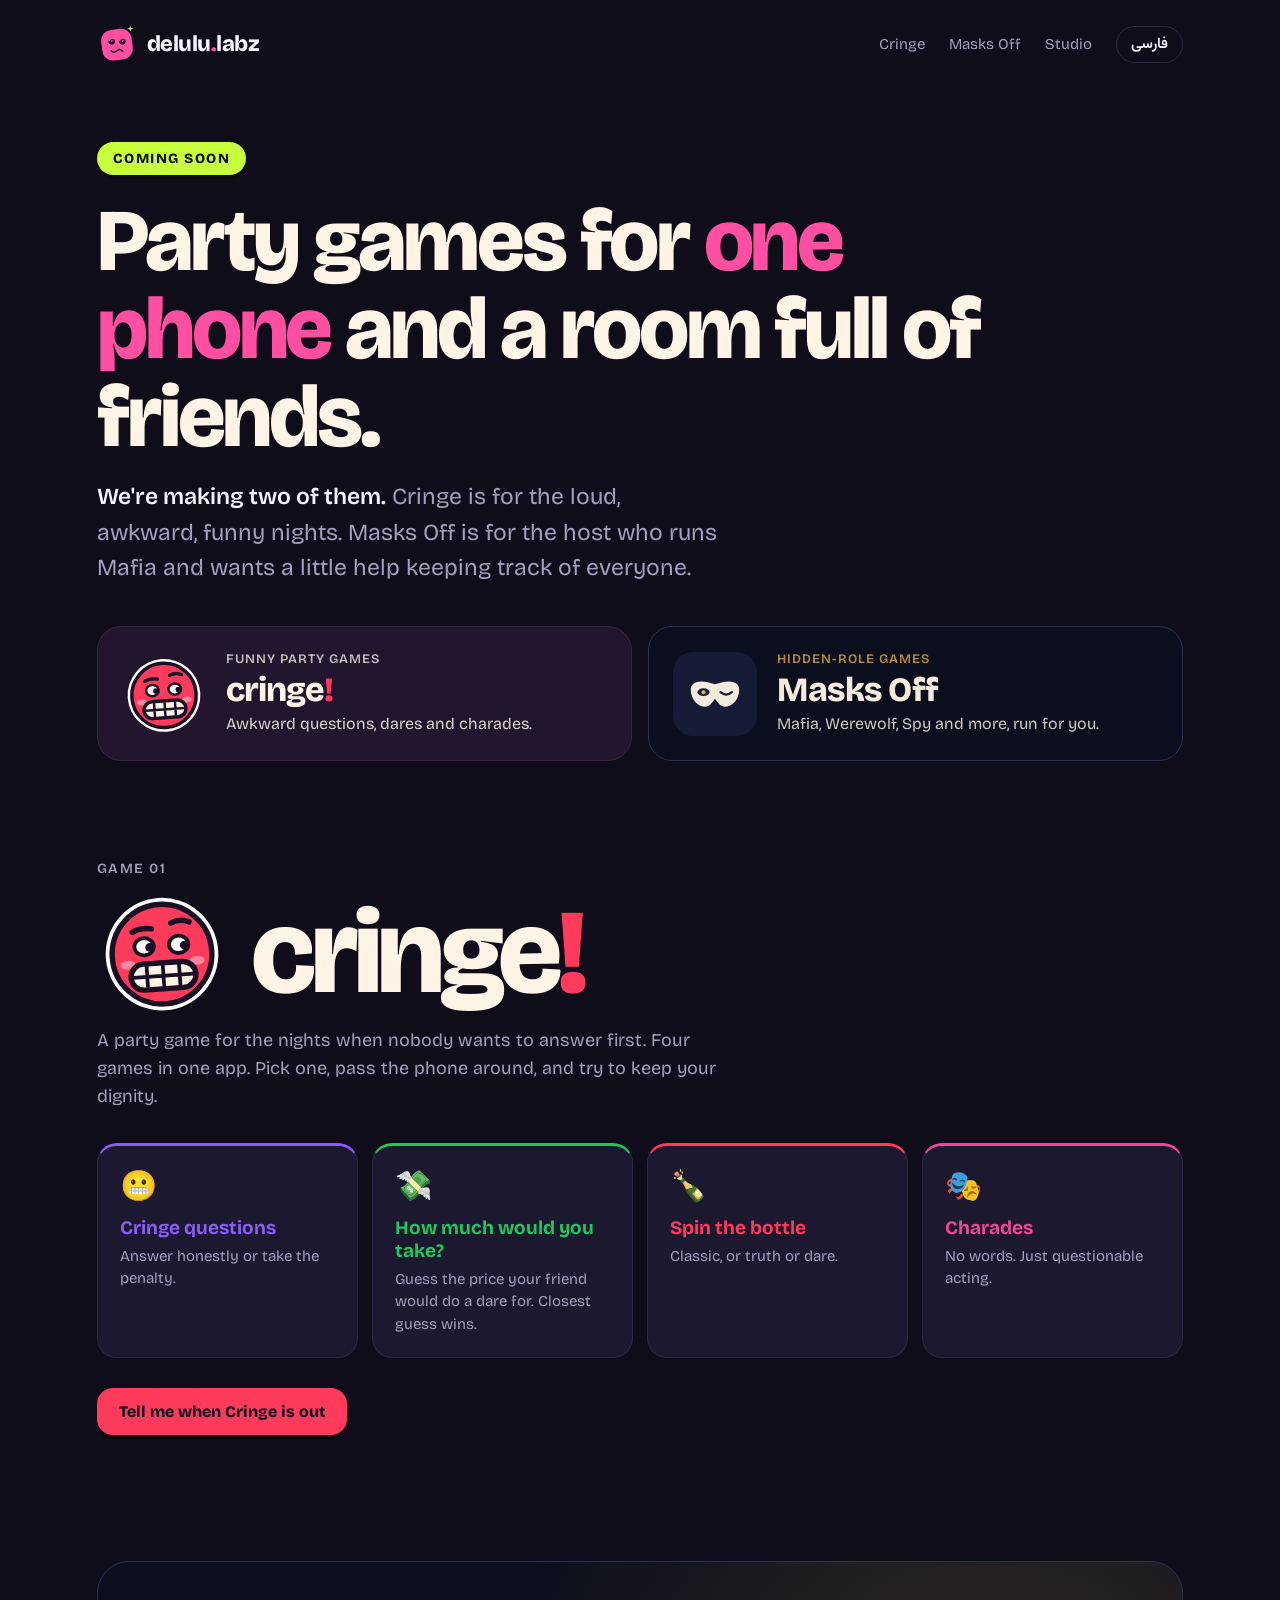
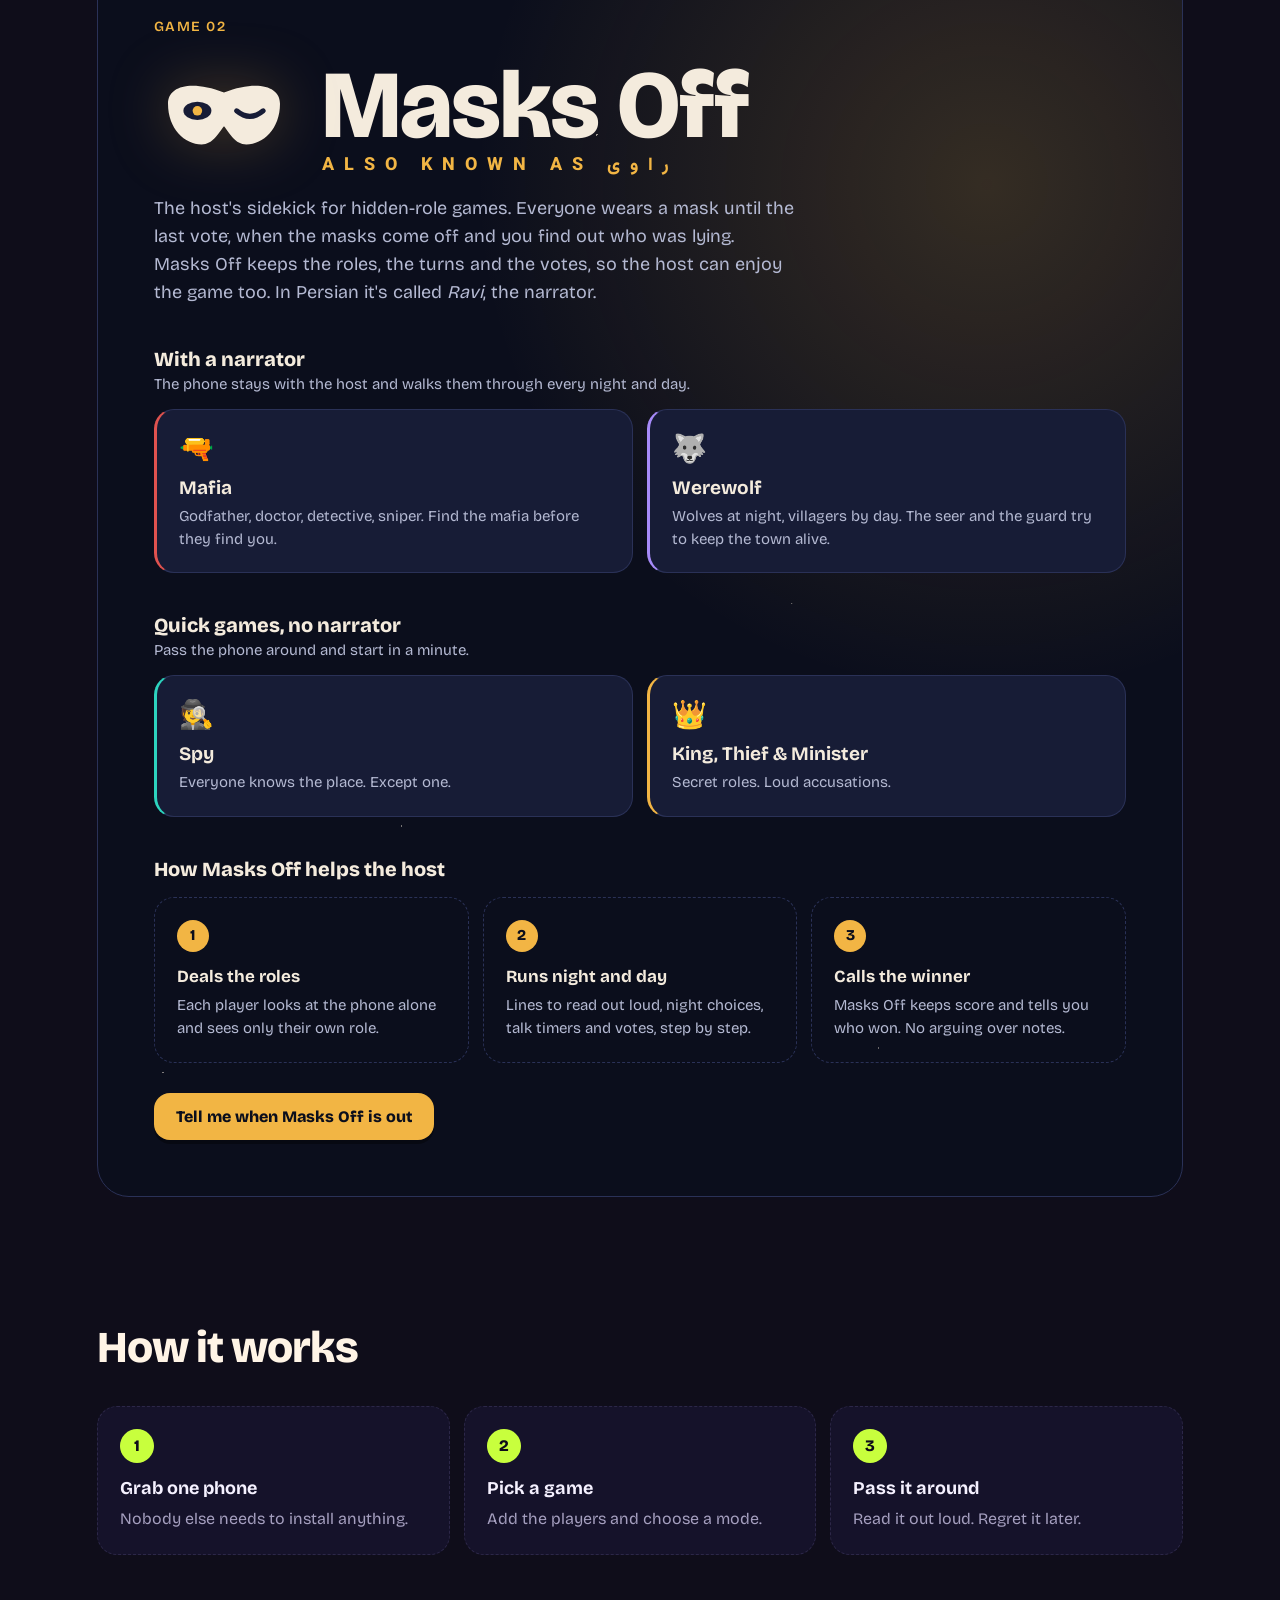
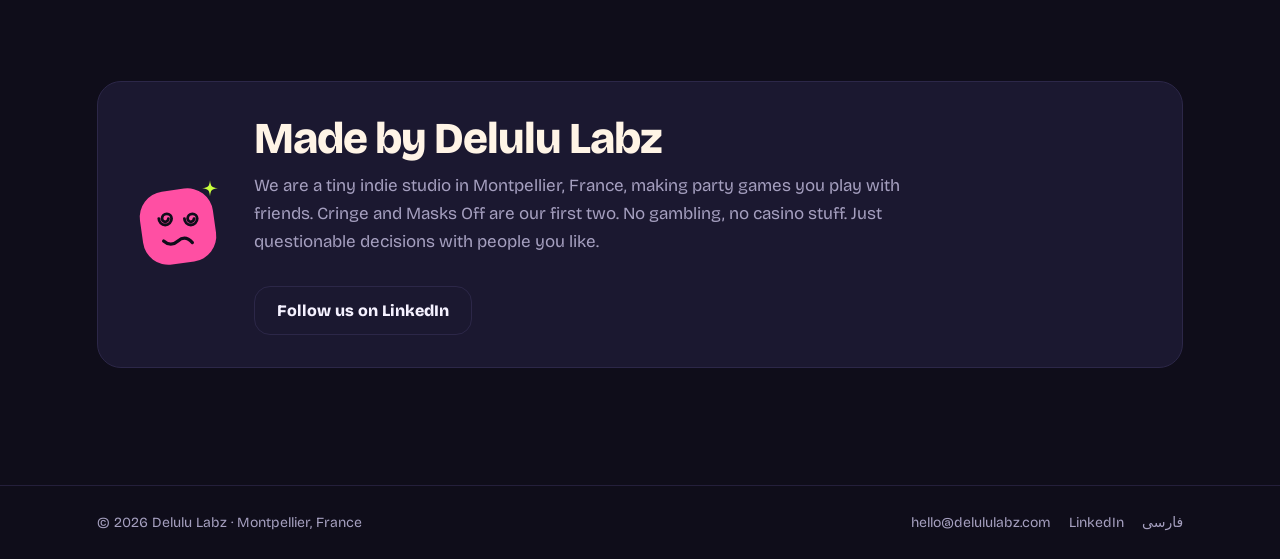
==== commit f34a8007: "Use the English name Masks Off for Ravi on the English page Ravi keeps its Persian name on /fa/. Eng" ====
--- a/index.html
+++ b/index.html
@@ -3,17 +3,17 @@
 <head>
 <meta charset="UTF-8">
 <meta name="viewport" content="width=device-width, initial-scale=1.0">
-<title>Delulu Labz: Cringe and Ravi, party games for one phone</title>
+<title>Delulu Labz: Cringe and Masks Off, party games for one phone</title>
 <link rel="icon" href="/favicon.svg" type="image/svg+xml">
 <link rel="icon" href="/favicon-32.png" sizes="32x32" type="image/png">
 <link rel="apple-touch-icon" href="/apple-touch-icon.png">
 <meta name="theme-color" content="#0f0d1a">
-<meta name="description" content="Delulu Labz is a tiny indie studio in Montpellier making party games you play on one phone. Cringe is for awkward, funny nights. Ravi helps the host run Mafia, Werewolf, Spy and King, Thief &amp; Minister. Both coming soon.">
+<meta name="description" content="Delulu Labz is a tiny indie studio in Montpellier making party games you play on one phone. Cringe is for awkward, funny nights. Masks Off helps the host run Mafia, Werewolf, Spy and King, Thief &amp; Minister. Both coming soon.">
 <link rel="canonical" href="https://delululabz.com/">
 <link rel="alternate" hreflang="en" href="https://delululabz.com/">
 <link rel="alternate" hreflang="fa" href="https://delululabz.com/fa/">
 <link rel="alternate" hreflang="x-default" href="https://delululabz.com/">
-<meta property="og:title" content="Delulu Labz: Cringe and Ravi, coming soon">
+<meta property="og:title" content="Delulu Labz: Cringe and Masks Off, coming soon">
 <meta property="og:description" content="Two party games you play on one phone with friends.">
 <meta property="og:url" content="https://delululabz.com/">
 <meta property="og:locale" content="en_US">
@@ -27,16 +27,16 @@
 <body>
 <header>
 <a class="logo" href="./" aria-label="Delulu Labz home"><svg viewBox="0 0 120 120" width="40" height="40" aria-hidden="true"><rect x="14" y="16" width="92" height="92" rx="32" fill="#ff4fa3" transform="rotate(-8 60 62)"></rect><path d="M36 52 a8 8 0 1 0 16 0 a6 6 0 1 0 -12 0 a4 4 0 1 0 8 0" fill="none" stroke="#0f0d1a" stroke-width="3.5" stroke-linecap="round"></path><path d="M68 52 a8 8 0 1 0 16 0 a6 6 0 1 0 -12 0 a4 4 0 1 0 8 0" fill="none" stroke="#0f0d1a" stroke-width="3.5" stroke-linecap="round"></path><path d="M42 80 Q51 88 60 80 Q69 72 78 82" fill="none" stroke="#0f0d1a" stroke-width="4" stroke-linecap="round"></path><path d="M100 4 C101 12 102 13 110 14 C102 15 101 16 100 24 C99 16 98 15 90 14 C98 13 99 12 100 4Z" fill="#c8ff3d"></path></svg><span class="name">delulu<span>.</span>labz</span></a>
-<nav><a href="#cringe">Cringe</a><a href="#ravi">Ravi</a><a href="#studio">Studio</a><a class="lang" href="fa/" lang="fa" hreflang="fa">فارسی</a></nav>
+<nav><a href="#cringe">Cringe</a><a href="#ravi">Masks Off</a><a href="#studio">Studio</a><a class="lang" href="fa/" lang="fa" hreflang="fa">فارسی</a></nav>
 </header>
 <main>
 <section class="hero" aria-labelledby="t">
 <span class="pill">Coming soon</span>
 <h1 id="t">Party games for <em>one phone</em> and a room full of friends.</h1>
-<p class="lead"><b>We're making two of them.</b> Cringe is for the loud, awkward, funny nights. Ravi is for the host who runs Mafia and wants a little help keeping track of everyone.</p>
+<p class="lead"><b>We're making two of them.</b> Cringe is for the loud, awkward, funny nights. Masks Off is for the host who runs Mafia and wants a little help keeping track of everyone.</p>
 <div class="pair">
 <a class="tile c" href="#cringe"><svg viewBox="0 0 120 120" width="84" height="84" aria-hidden="true"><g transform="rotate(-4 60 62)"><circle cx="60" cy="62" r="52" fill="#ffffff"></circle><circle cx="60" cy="62" r="46" fill="#FF3B5C" stroke="#1A1026" stroke-width="5"></circle><ellipse cx="28" cy="70" rx="7" ry="4" fill="#FF8FA8" opacity=".9"></ellipse><ellipse cx="92" cy="70" rx="7" ry="4" fill="#FF8FA8" opacity=".9"></ellipse><ellipse cx="44" cy="54" rx="9" ry="8" fill="#fff" stroke="#1A1026" stroke-width="3.5"></ellipse><circle cx="49" cy="55" r="4" fill="#1A1026"></circle><ellipse cx="76" cy="54" rx="9" ry="8" fill="#fff" stroke="#1A1026" stroke-width="3.5"></ellipse><circle cx="81" cy="55" r="4" fill="#1A1026"></circle><path d="M34 40 Q42 36 52 38 M70 34 Q78 30 87 34" fill="none" stroke="#1A1026" stroke-width="5" stroke-linecap="round"></path><rect x="30" y="70" width="60" height="24" rx="12" fill="#FFF4E6" stroke="#1A1026" stroke-width="5"></rect><path d="M32 82 H88 M45 72 V92 M60 72 V92 M75 72 V92" stroke="#1A1026" stroke-width="3.5"></path></g></svg><span class="t"><span class="k">Funny party games</span><span class="n">cringe<span>!</span></span><span class="d">Awkward questions, dares and charades.</span></span></a>
-<a class="tile r" href="#ravi"><svg viewBox="0 0 100 100" width="84" height="84" aria-hidden="true"><rect width="100" height="100" rx="24" fill="#171C36"></rect><g transform="translate(14 14) scale(.72)"><path d="M10 42 C10 29 27 25 50 34 C73 25 90 29 90 42 C90 60 78 71 66 71 C58 71 54 63 50 58 C46 63 42 71 34 71 C22 71 10 60 10 42 Z" fill="#F4EBDD"></path><ellipse cx="31" cy="47" rx="10" ry="6.5" fill="#171C36"></ellipse><circle cx="31" cy="47" r="3.4" fill="#F2B544"></circle><path d="M59 47 Q68.5 55 78 47" stroke="#171C36" stroke-width="3.6" fill="none" stroke-linecap="round"></path></g></svg><span class="t"><span class="k">Hidden-role games</span><span class="n">راوی <span class="en" style="font-size:.55em;font-weight:800;letter-spacing:4px;color:var(--gold)">RAVI</span></span><span class="d">Mafia, Werewolf, Spy and more, run for you.</span></span></a>
+<a class="tile r" href="#ravi"><svg viewBox="0 0 100 100" width="84" height="84" aria-hidden="true"><rect width="100" height="100" rx="24" fill="#171C36"></rect><g transform="translate(14 14) scale(.72)"><path d="M10 42 C10 29 27 25 50 34 C73 25 90 29 90 42 C90 60 78 71 66 71 C58 71 54 63 50 58 C46 63 42 71 34 71 C22 71 10 60 10 42 Z" fill="#F4EBDD"></path><ellipse cx="31" cy="47" rx="10" ry="6.5" fill="#171C36"></ellipse><circle cx="31" cy="47" r="3.4" fill="#F2B544"></circle><path d="M59 47 Q68.5 55 78 47" stroke="#171C36" stroke-width="3.6" fill="none" stroke-linecap="round"></path></g></svg><span class="t"><span class="k">Hidden-role games</span><span class="n">Masks Off</span><span class="d">Mafia, Werewolf, Spy and more, run for you.</span></span></a>
 </div>
 </section>
 
@@ -54,10 +54,10 @@
 <section id="ravi" class="ravi" aria-labelledby="r">
 <p class="kicker">Game 02</p>
 <div class="ravi-head">
-<svg class="rmark" viewBox="0 0 100 100" role="img" aria-label="Ravi logo: a mask with one eye open and one eye closed"><path d="M10 42 C10 29 27 25 50 34 C73 25 90 29 90 42 C90 60 78 71 66 71 C58 71 54 63 50 58 C46 63 42 71 34 71 C22 71 10 60 10 42 Z" fill="#F4EBDD"></path><g class="open"><ellipse cx="31" cy="47" rx="10" ry="6.5" fill="#171C36"></ellipse><circle cx="31" cy="47" r="3.4" fill="#F2B544"></circle></g><path d="M59 47 Q68.5 55 78 47" stroke="#171C36" stroke-width="3.6" fill="none" stroke-linecap="round"></path></svg>
-<h2 id="r" class="rword"><span class="fa" lang="fa">راوی</span><span class="lat">RAVI</span></h2>
+<svg class="rmark" viewBox="0 0 100 100" role="img" aria-label="Masks Off logo: a mask with one eye open and one eye closed"><path d="M10 42 C10 29 27 25 50 34 C73 25 90 29 90 42 C90 60 78 71 66 71 C58 71 54 63 50 58 C46 63 42 71 34 71 C22 71 10 60 10 42 Z" fill="#F4EBDD"></path><g class="open"><ellipse cx="31" cy="47" rx="10" ry="6.5" fill="#171C36"></ellipse><circle cx="31" cy="47" r="3.4" fill="#F2B544"></circle></g><path d="M59 47 Q68.5 55 78 47" stroke="#171C36" stroke-width="3.6" fill="none" stroke-linecap="round"></path></svg>
+<h2 id="r" class="rword en-name"><span class="big">Masks Off</span><span class="lat">ALSO KNOWN AS <span lang="fa">راوی</span></span></h2>
 </div>
-<p class="sub">The host's sidekick for hidden-role games. In Persian, a <i>ravi</i> is the narrator, the one who says "night falls, everyone close your eyes". Ravi keeps the roles, the turns and the votes, so the host can enjoy the game too.</p>
+<p class="sub">The host's sidekick for hidden-role games. Everyone wears a mask until the last vote, when the masks come off and you find out who was lying. Masks Off keeps the roles, the turns and the votes, so the host can enjoy the game too. In Persian it's called <i>Ravi</i>, the narrator.</p>
 
 <h3>With a narrator</h3>
 <p>The phone stays with the host and walks them through every night and day.</p>
@@ -67,13 +67,13 @@
 <p>Pass the phone around and start in a minute.</p>
 <ul class="rgames"><li style="--c:#2DD4BF"><span class="e" aria-hidden="true">🕵️</span><b>Spy</b><span>Everyone knows the place. Except one.</span></li><li style="--c:#F2B544"><span class="e" aria-hidden="true">👑</span><b>King, Thief &amp; Minister</b><span>Secret roles. Loud accusations.</span></li></ul>
 
-<h3>How Ravi helps the host</h3>
+<h3>How Masks Off helps the host</h3>
 <div class="helps">
 <div><b>Deals the roles</b>Each player looks at the phone alone and sees only their own role.</div>
 <div><b>Runs night and day</b>Lines to read out loud, night choices, talk timers and votes, step by step.</div>
-<div><b>Calls the winner</b>Ravi keeps score and tells you who won. No arguing over notes.</div>
+<div><b>Calls the winner</b>Masks Off keeps score and tells you who won. No arguing over notes.</div>
 </div>
-<div class="cta"><a class="btn gold" href="mailto:hello@delululabz.com?subject=Tell%20me%20when%20Ravi%20is%20out">Tell me when Ravi is out</a></div>
+<div class="cta"><a class="btn gold" href="mailto:hello@delululabz.com?subject=Tell%20me%20when%20Masks%20Off%20is%20out">Tell me when Masks Off is out</a></div>
 </section>
 
 <section aria-labelledby="h">
@@ -90,7 +90,7 @@
 <svg viewBox="0 0 120 120" width="96" height="96" aria-hidden="true"><rect x="14" y="16" width="92" height="92" rx="32" fill="#ff4fa3" transform="rotate(-8 60 62)"></rect><path d="M36 52 a8 8 0 1 0 16 0 a6 6 0 1 0 -12 0 a4 4 0 1 0 8 0" fill="none" stroke="#0f0d1a" stroke-width="3.5" stroke-linecap="round"></path><path d="M68 52 a8 8 0 1 0 16 0 a6 6 0 1 0 -12 0 a4 4 0 1 0 8 0" fill="none" stroke="#0f0d1a" stroke-width="3.5" stroke-linecap="round"></path><path d="M42 80 Q51 88 60 80 Q69 72 78 82" fill="none" stroke="#0f0d1a" stroke-width="4" stroke-linecap="round"></path><path d="M100 4 C101 12 102 13 110 14 C102 15 101 16 100 24 C99 16 98 15 90 14 C98 13 99 12 100 4Z" fill="#c8ff3d"></path></svg>
 <div>
 <h2 id="s">Made by Delulu Labz</h2>
-<p>We are a tiny indie studio in Montpellier, France, making party games you play with friends. Cringe and Ravi are our first two. No gambling, no casino stuff. Just questionable decisions with people you like.</p>
+<p>We are a tiny indie studio in Montpellier, France, making party games you play with friends. Cringe and Masks Off are our first two. No gambling, no casino stuff. Just questionable decisions with people you like.</p>
 <div class="cta"><a class="btn ghost" href="https://www.linkedin.com/company/delululabz" target="_blank" rel="noopener">Follow us on LinkedIn</a></div>
 </div>
 </div>
--- a/style.css
+++ b/style.css
@@ -54,7 +54,8 @@
 .tile.c .n span{color:var(--red)}
 .tile.r{background:var(--night);border:1px solid var(--r-line);color:var(--paper)}
 .tile.r .k{color:var(--gold)}
-.tile.r .n{font-family:"Lalezar","Vazirmatn",sans-serif;font-weight:400}
+.tile.r .n{font-family:"Bricolage Grotesque",system-ui,sans-serif;font-weight:800;letter-spacing:-.5px}
+[dir="rtl"] .tile.r .n,.tile.r .n:lang(fa){font-family:"Lalezar","Vazirmatn",sans-serif;font-weight:400;letter-spacing:0}
 
 /* shared bits */
 .cta{display:flex;gap:14px;flex-wrap:wrap;margin-top:30px}
@@ -103,6 +104,8 @@
 @keyframes blink{0%,92%,100%{transform:scaleY(1)}95%{transform:scaleY(.1)}}
 .rword{display:flex;flex-direction:column;align-items:flex-start;direction:rtl;line-height:1}
 .rword .fa{font-family:"Lalezar","Vazirmatn",sans-serif;font-size:clamp(70px,10vw,112px);line-height:1.15;color:var(--paper)}
+.rword.en-name{direction:ltr}
+.rword .big{font-family:"Bricolage Grotesque",system-ui,sans-serif;font-weight:800;font-size:clamp(56px,9vw,96px);line-height:1.05;color:var(--paper);letter-spacing:-1px}
 .rword .lat{font-family:"Vazirmatn",system-ui,sans-serif;font-weight:800;font-size:18px;letter-spacing:10px;color:var(--gold);direction:ltr}
 .ravi .sub{color:var(--r-muted)}
 .ravi h3{font-size:20px;font-weight:800;color:var(--paper);margin:40px 0 4px}
